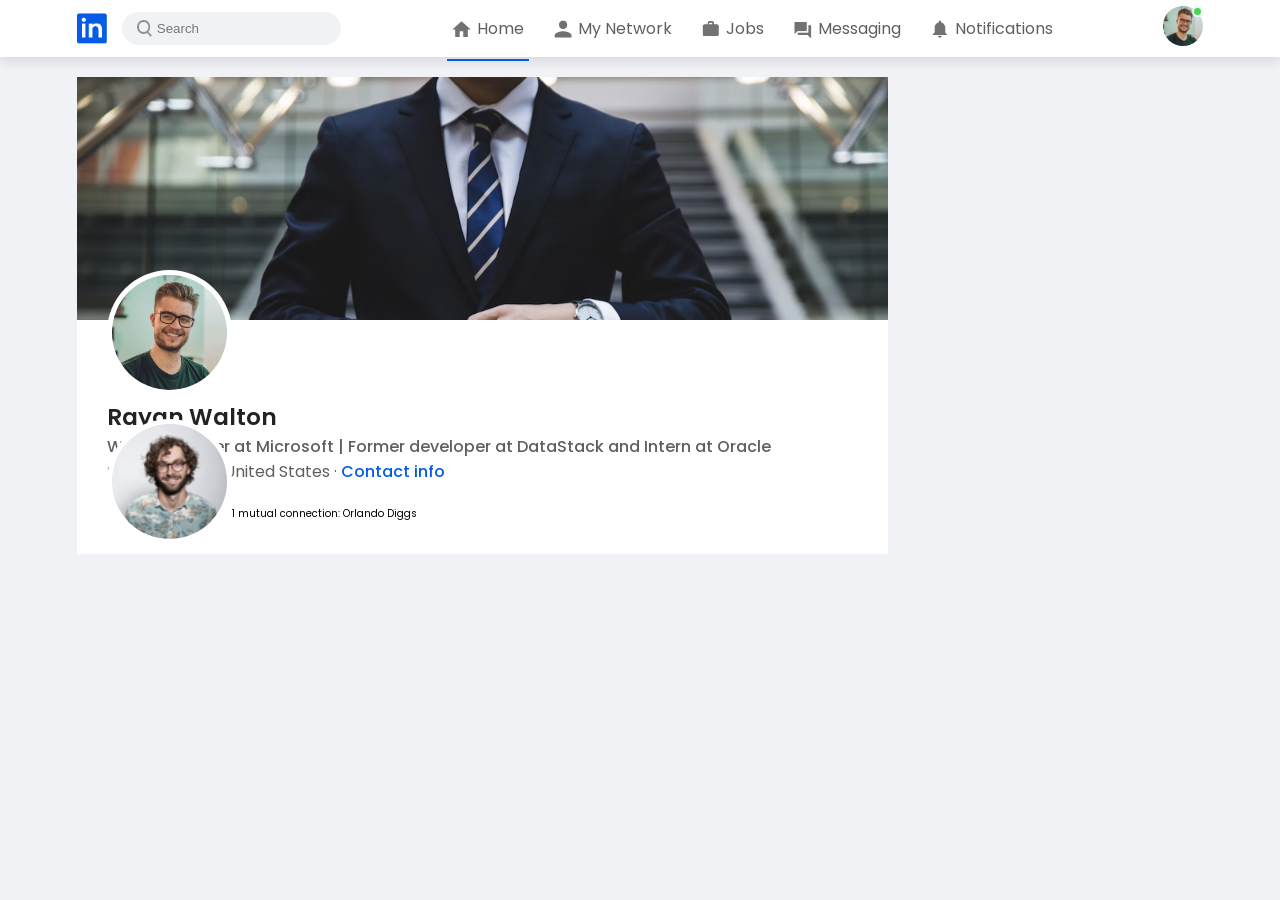
==== profile.html @ 977602c1 "fear: add the user details" ====
<!DOCTYPE html>
<html lang="en">
<head>
    <meta charset="UTF-8">
    <meta name="viewport" content="width=device-width, initial-scale=1.0">
    <title>Profile</title>

    <!-- ======== POPPINS FONT ========= -->
    <link rel="preconnect" href="https://fonts.googleapis.com">
    <link rel="preconnect" href="https://fonts.gstatic.com" crossorigin>
    <link href="https://fonts.googleapis.com/css2?family=Inter:ital,opsz,wght@0,14..32,100..900;1,14..32,100..900&family=Poppins:ital,wght@0,100;0,200;0,300;0,400;0,500;0,600;0,700;0,800;0,900;1,100;1,200;1,300;1,400;1,500;1,600;1,700;1,800;1,900&display=swap" rel="stylesheet">



    <!-- ======== OTHER LINKS ======== -->
    <link rel="stylesheet" href="style.css">
    <script src="script.js" defer></script>
</head>
<body>
    <div class="main-container">
        <header class="header">
            <nav class="navbar">
                <div class="navbar-left">
                    <a href="index.html" class="logo"><img src="images/logo.png"></a>

                    <div class="search-box">
                        <img src="images/search.png">
                        <input type="text" placeholder="Search">
                    </div>

                </div>
                <div class="navbar-center">
                    <ul>
                        <li><a href="#" class="active-link"><img src="images/home.png"> <span>Home</span></a></li>
                        <li><a href="#"><img src="images/network.png"> <span>My Network</span></a></li>
                        <li><a href="#"><img src="images/jobs.png"> <span>Jobs</span></a></li>
                        <li><a href="#"><img src="images/message.png"> <span>Messaging</span></a></li>
                        <li><a href="#"><img src="images/notification.png"> <span>Notifications</span></a></li>
                    </ul>
                    <span class="hover-line"></span>
                </div>
                <div class="navbar-right">
                    <div class="online" onclick="openMenu">
                        <img src="images/user-1.png" class="nav-profile-img">
                    </div>

                    <!-- ------------    PROFILE SETTINGS    ------------- -->
                    <div class="profile-settings">
                        <div class="user-profile">
                            <img src="images/user-1.png" alt="user png">
                            <div class="profile-details">
                                <h3>Rayan Walton</h3>
                                <a href="#">See your profile</a>
                            </div>
                        </div>
                        <hr>
                        <a href="#" class="profile-menu-dropdwon">
                            <img src="images/feedback.png" alt="feedback png">
                            Given Feedback
                            <span>></span>
                        </a>

                        <a href="#" class="profile-menu-dropdwon">
                            <img src="images/setting.png" alt="setting png">
                            Setting & Privacy
                            <span>></span>
                        </a>

                        <a href="#" class="profile-menu-dropdwon">
                            <img src="images/help.png" alt="help png">
                            Help & Support
                            <span>></span>
                        </a>

                        <a href="#" class="profile-menu-dropdwon">
                            <img src="images/display.png" alt="display png">
                            Display & Accessibility
                            <span>></span>
                        </a>

                        <a href="#" class="profile-menu-dropdwon">
                            <img src="images/logout.png" alt="logout png">
                            Logout
                            <span>></span>
                        </a>
                    </div>
                </div>
            </nav>
        </header>
        
        <main class="container">
            <!-- ------------------- main container ----------------- -->
            <div class="main-content">
                <div class="profile-details">
                    <img src="images/cover-pic.png" alt="cover png">
                    <div class="profile-top">
                        <img src="images/user-1.png" alt="user png">
                        <h2>Rayan Walton</h2>
                        <b>Web Developer at Microsoft | Former developer at DataStack and Intern at Oracle</b>
                        <p>San Francisco, United States &middot; <a href="#">Contact info</a></p>
                        <div class="mutual-detials">
                            <img src="images/user-2.png" alt="user png">
                            <span>1 mutual connection: Orlando Diggs</span>
                        </div>
                    </div>
                </div>
            </div>
            <!-- ------------------------ right sidebar ------------------ -->
            <div class="right-side-bar"></div>
        </main>
    </div>
</body>
</html>
---- style.css ----
* {
    padding: 0;
    margin: 0;
    box-sizing: border-box;
}

html {
    font-size: 62.5%;
}

:root {
    --background-color: #f0f2f5;
    --card-background: #fff;
    --primary-base: #045be6;
    --secondary-tints: #5f5f5f;
    --secondary-base: #777;
    --secondary-shade: #222;
    --tertiary-base: #41db51;

}

body {
    background: var(--background-color);
    font-family: 'Poppins', arial, sans-serif;
}
a {
    text-decoration: none;
}
header {
    position: sticky;
    top: 0;
    z-index: 100;
}

.navbar {
    display: flex;
    justify-content: space-between;
    align-items: center;
    background: var(--card-background);
    padding: 6px 6%;
    box-shadow: 0 5px 10px rgba(0, 0, 0, 0.1);
}
.logo img {
    width: 30px;
    margin-right: 15px;
    display: block;
}
.navbar-center ul li {
    display: inline-block;
    list-style: none;
}
.navbar-center ul li a {
    display: flex;
    align-items: center;
    font-size: 1.4rem;
    margin: 5px 8px;
    padding-right: 5px;
    position: relative;
}
.navbar-center ul li a img {
    width: 30px;
}
.navbar-center ul li a::after {
    content: '';
    height: 2px;
    width: 0;
    background: var(--primary-base);
    position: absolute;
    bottom: -17px;
    transition: width 0.5s;

}
.navbar-center ul li a:hover::after {
    width: 100%;
}
.navbar-center ul li a.active-link::after {
    width: 100%;
}
.nav-profile-img {
    width: 40px;
    border-radius: 50%;
}
.navbar-left {
    display: flex;
    align-items: center;
}
.search-box {
    display: flex;
    align-items: center;
    padding: 8px 15px;
    background: var(--background-color);
    border-radius: 20px;
}
.search-box img {
    width: 15px;
}
.search-box input {
    background: transparent;
    outline: none;
    border: 0;
    margin-left: 5px;
    color: var(--secondary-tints);
    width: 100%;
}
::placeholder {
    color: var(--secondary-base);
}
.navbar-center ul li a span {
    font-size: 1.6rem;
    color: var(--secondary-tints);
}
.navbar-right .online {
    position: relative;
}
.online::after {
    background: var(--tertiary-base);
    height: 7px;
    width: 7px;
    content: '';
    border-radius: 50%;
    border: 2px solid var(--background-color);
    position: absolute;
    top: 0;
    left: 29px;
}

/* =========== navbar ends ============ */

.container {
    display: flex;
    flex-wrap: wrap;
    justify-content: space-between;
    padding: 20px 6%;
}

/* ================ LEFT SIDEBAR =============== */
.left-sidebar {
    flex-basis: 25%;
    align-self: flex-start;
    position: sticky;
    top: 73px;
}
.profile-info {
    background: var(--card-background);
}
.profile-info img {
    width: 100%;
}
.sidebar-profile-info {
    padding: 0 25px;
}
.sidebar-profile-info img {
    width: 90px;
    margin-top: -45px;
    border-radius: 50%;
    padding: 4px;
    background: var(--card-background);
}
.sidebar-profile-info h3 {
    font-size: 1.8rem;
    font-weight: 600;
}
.sidebar-profile-info small {
    font-size: 1.3rem;
    color: var(--secondary-base);
    font-weight: 500;
    margin-top: 10px;
}
.sidebar-profile-info ul {
    list-style: none;
    margin-top: 15px;
}

.sidebar-profile-info ul li {
    font-size: 1.3rem;
    color: var(--secondary-base);
    margin-top: 8px;
}
.sidebar-profile-info ul li span {
    float: right;
    color: var(--primary-base);
    font-size: 1.4rem;
    font-weight: 500;
}
.features-list {
    display: flex;
    align-items: center;
    justify-content: space-around;
    border-top: 1px solid var(--secondary-base);
    margin-top: 25px;
}
.features-list .feature-dt {
    display: flex;
    align-items: center;
    justify-content: center;
    gap: 10px;
    padding: 10px 10px;
}
.features-list .feature-dt.special-one {
    border-left: 1px solid var(--secondary-base);
}
.features-list .feature-dt.special-one img {
    margin-left: 15px;
}
.features-list .feature-dt img {
    width: 20px;
    margin-right: 5px;
}
.features-list .feature-dt span {
    font-size: 1.3rem;
    color: var(--secondary-base);
}
.user-info {
    background: var(--card-background);
    margin-top: 10px;
}
.user-web-info  {
    padding: 0 25px;
}
.user-web-info span {
    font-size: 1.6rem;
    color: var(--secondary-base);
    padding: 25px 0 20px;
    display: block;
}
.user-web-info .details a {
    display: flex;
    align-items: center;
}

.user-web-info .details img {
    width: 23px;
    margin-right: 10px;
}

.user-web-info .details b {
    font-size: 1.3rem;
    color: var(--secondary-base);
    font-weight: 500;
}
.user-info .discover-tag {
    font-size: 1.3rem;
    color: var(--primary-base);
    text-align: center;
    display: block;
    margin-top: 20px;
    border-top: 1px solid var(--secondary-base);
    padding: 15px 0 15px ;
    font-weight: 500;
}


/* ============= Right sidebar ================= */

.right-sidebar {
    flex-basis: 25%;
    align-self: flex-start;
    position: sticky;
    top: 73px;
}

.detials-card {
    background: var(--card-background);
    padding: 5px 20px;
}
.detials-card .trendings-details {
    margin: 20px 0;
    font-size: 1.7rem;
    color: var(--secondary-shade);
    font-weight: 600;
    display: flex;
    align-items: center;
}
.detials-card .trendings-details img {
    width: 15px;
    margin-left: auto;
}
.detials-card a {
    display: block;
    font-size: 1.3rem;
    color: var(--secondary-tints);
    font-weight: 600;
    margin-bottom: 3px;
}
.detials-card span {
    display: block;
    font-size: 1.2rem;
    color: var(--secondary-base);
    margin-bottom: 8px;
}
.detials-card .read-more {
    padding: 10px 0;
    color: var(--primary-base);
    font-weight: 500ss;
}

.sidebar-ads {
    background: var(--card-background);
    padding: 10px 20px;
    margin-top: 10px;
}
.sidebar-ads small {
    float: right;
    font-weight: 500;
    color: var(--secondary-shade);
}
.sidebar-ads p {
    margin-top: 15px;
    font-size: 1.7rem;
    padding: 10px 20px;
    text-align: center;
    margin-top: 20px;
    color: var(--secondary-base);
}
.sidebar-ads .images {
    display: flex;
    justify-content: center;
    align-items: center;
    gap: 10px;
    margin-bottom: 10px;
}
.sidebar-ads .images img {
    width: 65px;
    border-radius: 50%;
}
.sidebar-ads h3 {
    text-align: center;
    font-size: 1.6rem;
    color: var(--secondary-tints);
    font-weight: 500;
}
.sidebar-ads .learn-more-btn {
    display: block;
    
    border: 1px solid var(--primary-base);
    padding: 8px 2px;
    border-radius: 20px;
    color: var(--primary-base);
    font-size: 1.2rem;
    font-weight: 500;
    text-align: center;
    margin: 10px 45px 10px 45px;
}

.footer {
    margin-top: 20px;
    padding: 10px 50px;
    font-size: 1.4rem;
    text-align: center;
}
.footer a {
    color: var(--secondary-base);
    font-weight: 600;
    display: inline-block;
}
.footer .copy-right {
    margin-top: 20px;
    display: flex;
    justify-content: space-between;
    align-items: center;
}
.footer .copy-right img {
    width: 30px;
    height: 30px;
}
.footer .copy-right p {
    color: var(--secondary-base);
    font-size: 1.4rem;
}

/* ============ main content ========== */

.main-content {
    flex-basis: 47%;
}
.post-card {
    background: var(--card-background);
}
.post-card .post-card-text {
    display: flex;
    padding: 15px 20px;
}
.post-card .post-card-text img {
    width: 35px;
    border-radius: 50%;
    margin-right: 10px;
}
.post-card .post-card-text textarea {
    width: 100%;
    outline: none;
    background: transparent;
    border: none;
    resize: none;
}
::placeholder {
    color: var(--secondary-base);
}
.post-card .post-icons ul {
    list-style: none;
    display: flex;
    align-items: center;
    border-top: 1px solid var(--secondary-base);
}
.post-card .post-icons ul li {
    display: flex;
    align-items: center;
    justify-content: center;
    padding: 10px 0;
    color: var(--secondary-base);
    font-size: 1.3rem;
    border-right: 1px solid var(--secondary-base);
    flex-basis: 25%;
}
.post-card .post-icons ul li img {
    width: 15px;
    margin-right: 5px;
}
.post-card .post-icons ul li.post-btn {
    border-right: 0;
    background: var(--primary-base);
    color: var(--background-color);
}
.sort-container {
    display: flex;
    align-items: center;
    margin-top: 15px;
}
.sort-container hr {
    border: 1px solid #5f5f5f;
    width: 85%;
}

.main-content p {
    font-size: 1.3rem;
    margin-left: 5px;
    color: #222;
    margin-left: 5px;
} 
.main-content p span {
    font-weight: 600;
} 
.main-content p span img {
    width: 10px;
}

.social-post-card {
    background: var(--card-background);
    padding: 15px 25px 0;
    margin-top: 15px;
}
.social-post-card .user-social-prof {
    display: flex;
    align-items: start;
}
.social-post-card .user-social-prof img {
    width: 35px;
    border-radius: 50%;
    margin-right: 10px;
}
.social-post-card .user-social-prof h3 {
    font-size: 1.6rem;
    font-weight: 700;
    color: var(--secondary-shade);
}
.social-post-card .user-social-prof p {
    color: var(--secondary-tints);
    font-size: 1.4rem;
    margin-left: 0;
}
.social-post-card .post-details {
    margin-top: 15px;
    color: var(--secondary-base);
    font-size: 1.4rem;
}
.social-post-card .post-image img {
    margin-top: 8px;
    width: 100%;
}
.comment-contianer {
    display: flex;
    align-items: center;
    justify-content: space-between;
}
.comment-contianer .left-comment {
    display: flex;
    align-items: center;
    justify-content: space-between;
    gap: 5px;
}
.comment-contianer .left-comment .left-icons {
    display: flex;
    align-items: center;
}
.comment-contianer .left-comment .left-icons img {
    width: 15px;
    margin: 0;
    margin-left: -5px;
}
.comment-contianer .left-comment div span {
    font-size: 1.6rem;
    color: var(--secondary-tints);
}
.comment-contianer .right-comment span {
    font-size: 1.6rem;
    color: var(--secondary-tints);
}
.post-image .comment-details ul {
    list-style: none;
    display: flex;
    align-items: center;
    justify-content: space-between;
    padding: 15px 0 ;
    border-top: 1px solid var(--secondary-base);
    margin-top: 10px;
}
.post-image .comment-details ul li {
    display: flex;
    align-items: center;
    font-size: 1.6rem;
    color: var(--secondary-base);
    font-weight: 500;
}
.post-image .comment-details ul li img {
    width: 20px;
    margin: 0;
    margin-right: 5px;
}
.post-image .comment-details ul li .user-comment-pic {
    width: 30px;
    border-radius: 50%;
}
.post-image .comment-details ul li .down-arrow {
    width: 15px;
}


/* ------------- profile settings ------------------- */


.profile-settings {
    width: 300px;
    background: var(--secondary-shade);
    position: absolute;
    top: 62px;
    right: 88px;
    padding: 18px 18px;
    cursor: pointer;
    display: none;
}
.profile-settings .user-profile {
    display: flex;
    align-items: center;
    gap: 15px;
}
.profile-settings .user-profile img {
    width: 55px;
    border-radius: 50%;
}
.profile-settings .user-profile .profile-details h3 {
    font-size: 1.9rem;
    color: var(--card-background);
    font-weight: 500;
}
.profile-settings .user-profile .profile-details a {
    color: #839fcd;
    font-size: 1.3rem;
}
.profile-settings hr {
    width: 100%;
    margin-top: 15px;
    border: 1px solid var(--card-background);
    padding: 0;
}
.profile-settings .profile-menu-dropdwon {
    display: flex;
    align-items: center;
    font-size: 1.6rem;
    color: var(--card-background);
    margin: 10px 0;
}
.profile-settings .profile-menu-dropdwon img {
    width: 35px;
    margin-right: 15px;
}
.profile-settings .profile-menu-dropdwon span {
    margin-left: auto;
}
.profile-settings.open-menu {
    display: block;
}


/* -------------- profile page ------------- */
.main-content {
    flex-basis: 72%;
    flex-wrap: wrap;
}
.profile-details {
    background: var(--card-background);
}
.profile-details img {
    width: 100%;
}
.profile-details .profile-top {
    padding: 10px 30px;
}
.profile-details .profile-top img {
    width: 125px;
    border-radius: 50%;
    margin-top: -65px;
    padding: 5px;
    background: var(--card-background);
}
.profile-details .profile-top h2 {
    font-size: 2.3rem;
    color: var(--secondary-shade);
    font-weight: 600;
}
.profile-details .profile-top b {
    font-size: 1.6rem;
    color: var(--secondary-tints);
    font-weight: 500;
}
.profile-details .profile-top p {
    font-size: 1.6rem;
    color: var(--secondary-tints);
    margin: 0;
}
.profile-details .profile-top p a {
    font-size: 1.6rem;
    color: var(--primary-base);
    font-weight: 500;
}
.profile-top .mutual-detials {
    display: flex;
    align-items: center;
}
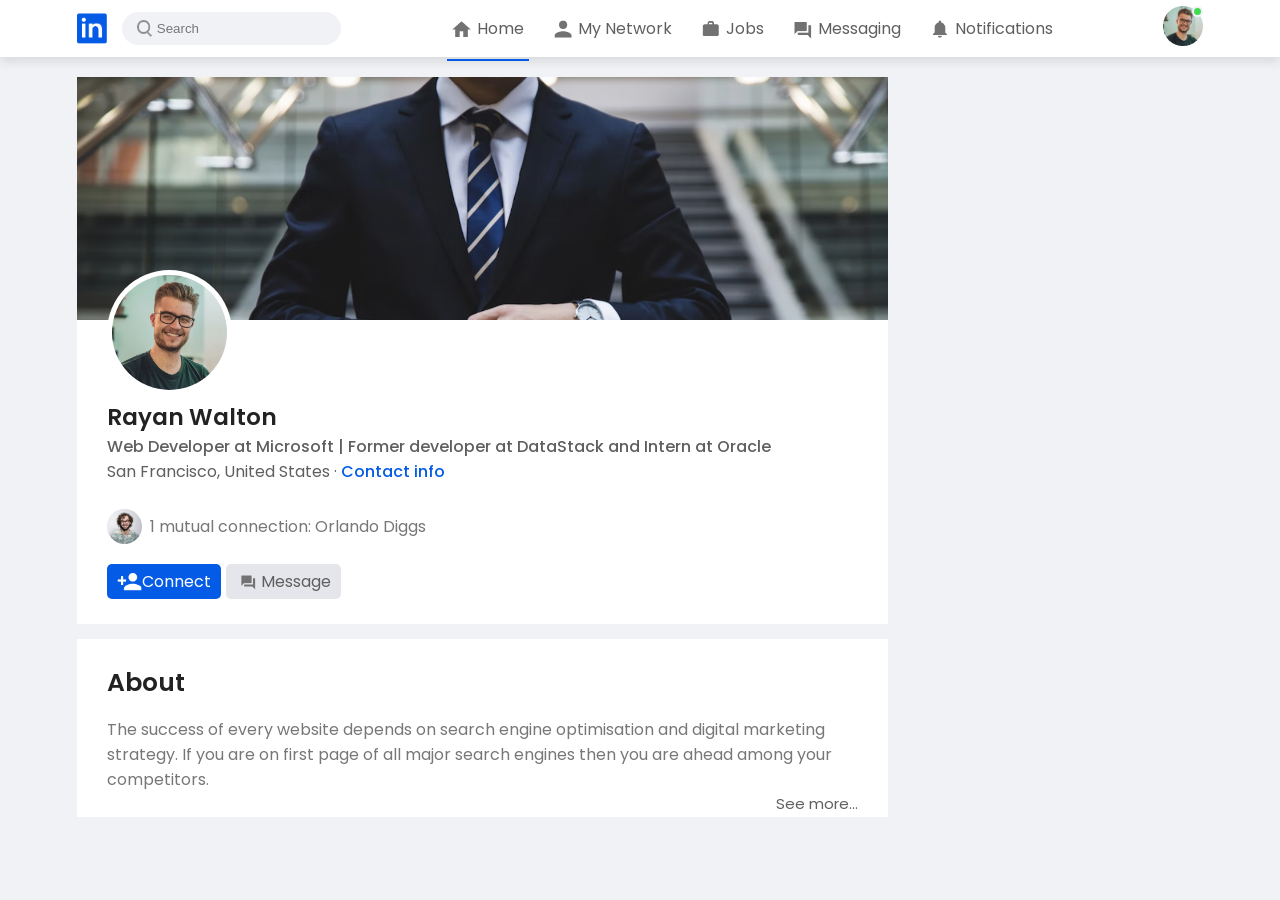
==== commit 267249a3: "fear: Adding the about card of the profile card" ====
--- a/profile.html
+++ b/profile.html
@@ -98,11 +98,24 @@
                         <h2>Rayan Walton</h2>
                         <b>Web Developer at Microsoft | Former developer at DataStack and Intern at Oracle</b>
                         <p>San Francisco, United States &middot; <a href="#">Contact info</a></p>
-                        <div class="mutual-detials">
-                            <img src="images/user-2.png" alt="user png">
-                            <span>1 mutual connection: Orlando Diggs</span>
-                        </div>
                     </div>
+                    <div class="mutual-detials">
+                        <img src="images/user-2.png" alt="user png">
+                        <span>1 mutual connection: Orlando Diggs</span>
+                    </div>
+                    <div class="bottom-btns">
+                        <a href="#" class="btn primary-btn"><img src="images/connect.png" alt="connect png">Connect</a>
+                        <a href="#" class="btn secondary-btn"><img src="images/message.png" alt="message png">Message</a>
+                    </div>
+                </div>
+
+                <div class="about-container">
+                    <h3>About</h3>
+                    <p>
+                        The success of every website depends on search engine optimisation and digital marketing strategy. 
+                        If you are on first page of all major search engines then you are ahead among your competitors.
+                    </p>
+                    <span>See more...</span>
                 </div>
             </div>
             <!-- ------------------------ right sidebar ------------------ -->
--- a/style.css
+++ b/style.css
@@ -631,7 +631,68 @@
     color: var(--primary-base);
     font-weight: 500;
 }
-.profile-top .mutual-detials {
-    display: flex;
-    align-items: center;
+.profile-details .mutual-detials {
+    display: flex;
+    align-items: center;
+    margin-top: 5px;
+    padding: 10px 30px;
+}
+.profile-details .mutual-detials img {
+    width: 35px;
+    border-radius: 50%;
+    margin-right: 8px;
+}
+.profile-details .mutual-detials span {
+    font-size: 1.6rem;
+    color: var(--secondary-base);
+}
+.profile-details .bottom-btns {
+    display: flex;
+    align-items: center;
+    padding: 10px 30px;
+}
+.profile-details .bottom-btns a img {
+    width: 25px;
+}
+.profile-details .bottom-btns .btn {
+    font-size: 1.6rem;
+    padding: 5px 10px;
+    display: flex;
+    align-items: center;
+    color: #5f5f5f;
+    border-radius: 5px;
+    border: 0;
+}
+.profile-details .bottom-btns .btn.primary-btn {
+    color: var(--card-background);
+    background: var(--primary-base);
+    margin-right: 5px;
+}
+.profile-details .bottom-btns .btn.secondary-btn {
+    background: #e4e6eb;
+}
+.profile-details {
+    padding-bottom: 15px;
+    margin-bottom: 15px;
+}
+
+.main-content .about-container {
+    background: var(--card-background);
+    padding: 25px 30px;
+}
+.main-content .about-container h3 {
+    font-size: 2.5rem;
+    color: var(--secondary-shade);
+    font-weight: 600;
+    margin-bottom: 15px;
+}
+.main-content .about-container p {
+    margin: 0;
+    font-size: 1.6rem;
+    color: var(--secondary-base);
+}
+.main-content .about-container span {
+    font-size: 1.5rem;
+    color: var(--secondary-tints);
+    float: right;
 }
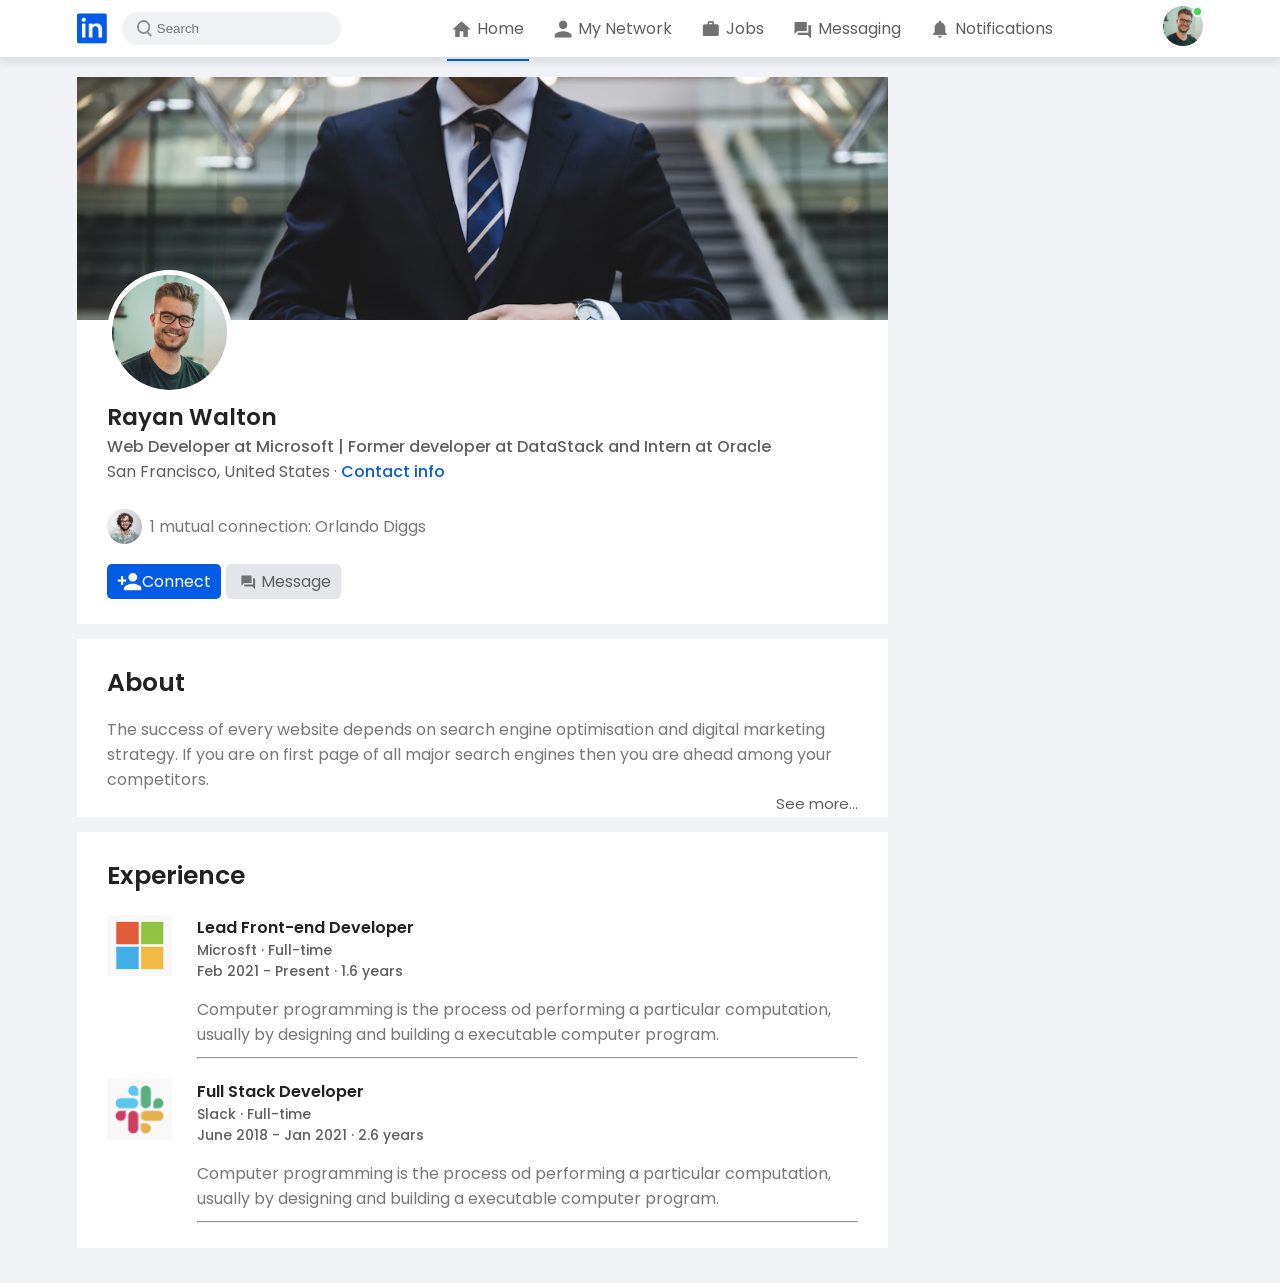
==== commit b5cd43b0: "fear: Adding the experience card of the profile card which will display all the user experience deta" ====
--- a/profile.html
+++ b/profile.html
@@ -109,13 +109,44 @@
                     </div>
                 </div>
 
-                <div class="about-container">
+                <div class="card-container">
                     <h3>About</h3>
                     <p>
                         The success of every website depends on search engine optimisation and digital marketing strategy. 
                         If you are on first page of all major search engines then you are ahead among your competitors.
                     </p>
                     <span>See more...</span>
+                </div>
+
+                <div class="card-container">
+                    <h3>Experience</h3>
+                    <div class="details">
+                        <img src="images/microsoft.png" alt="microsoft png">
+                        <div>
+                            <b>Lead Front-end Developer</b>
+                            <small>Microsft &middot; Full-time</small>
+                            <small>Feb 2021 - Present &middot; 1.6 years</small>
+                            <p>
+                                Computer programming is the process od performing a particular computation, 
+                                usually by designing and building a executable computer program.
+                            </p>
+                            <hr>
+                        </div>
+                    </div>
+
+                    <div class="details">
+                        <img src="images/slack.png" alt="slack png">
+                        <div>
+                            <b>Full Stack Developer</b>
+                            <small>Slack &middot; Full-time</small>
+                            <small>June 2018 - Jan 2021 &middot; 2.6 years</small>
+                            <p>
+                                Computer programming is the process od performing a particular computation, 
+                                usually by designing and building a executable computer program.
+                            </p>
+                            <hr>
+                        </div>
+                    </div>
                 </div>
             </div>
             <!-- ------------------------ right sidebar ------------------ -->
--- a/style.css
+++ b/style.css
@@ -673,26 +673,55 @@
 }
 .profile-details {
     padding-bottom: 15px;
-    margin-bottom: 15px;
-}
-
-.main-content .about-container {
+    
+}
+
+.main-content .card-container {
     background: var(--card-background);
     padding: 25px 30px;
-}
-.main-content .about-container h3 {
+    margin: 15px 0;
+}
+.main-content .card-container h3 {
     font-size: 2.5rem;
     color: var(--secondary-shade);
     font-weight: 600;
     margin-bottom: 15px;
 }
-.main-content .about-container p {
+.main-content .card-container p {
     margin: 0;
     font-size: 1.6rem;
     color: var(--secondary-base);
 }
-.main-content .about-container span {
+.main-content .card-container span {
     font-size: 1.5rem;
     color: var(--secondary-tints);
     float: right;
+}
+
+.card-container .details {
+    display: flex;
+    align-items: flex-start;
+    gap: 25px;
+    margin-top: 20px;
+}
+.card-container .details b {
+    font-size: 1.6rem;
+    font-weight: 600;
+    color: var(--secondary-shade);
+}
+.card-container .details small {
+    font-size: 1.4rem;
+    color: var(--secondary-tints);
+    display: block;
+    font-weight: 500;
+}
+.card-container .details p {
+    margin-top: 15px;
+    color: var(--secondary-base);
+    font-size: 1.6rem;
+}
+.card-container .details hr {
+    color: var(--secondary-base);
+    width: 100%;
+    margin-top: 10px;
 }
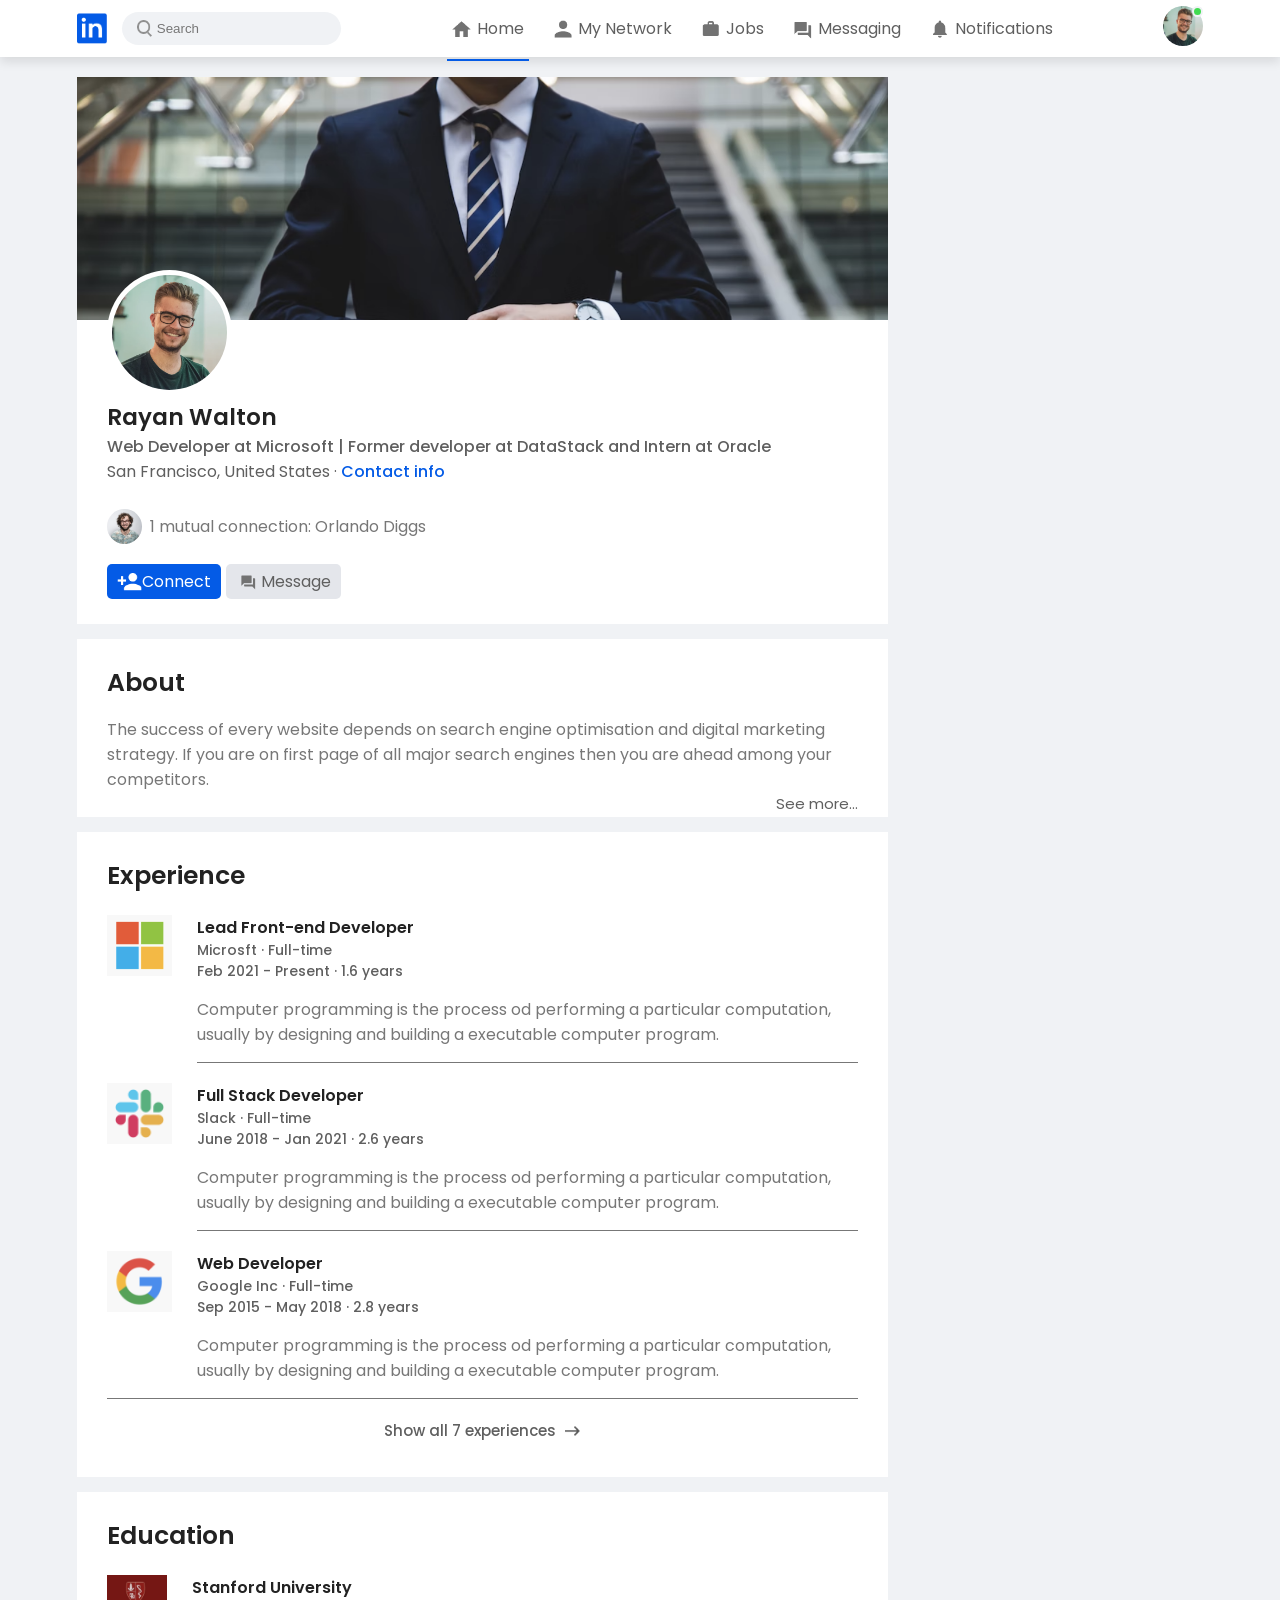
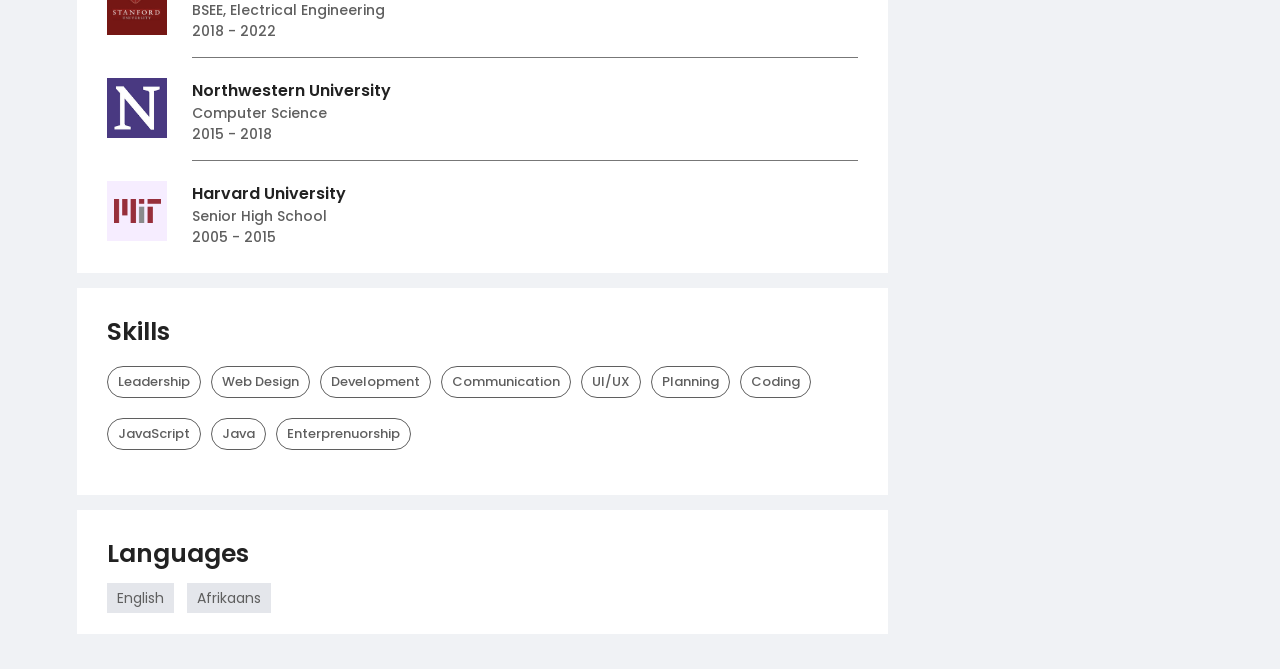
==== commit 3a268085: "fear: Added the language card" ====
--- a/profile.html
+++ b/profile.html
@@ -147,7 +147,79 @@
                             <hr>
                         </div>
                     </div>
-                </div>
+
+                    <div class="details">
+                        <img src="images/google.png" alt="google png">
+                        <div>
+                            <b>Web Developer</b>
+                            <small>Google Inc &middot; Full-time</small>
+                            <small>Sep 2015 - May 2018 &middot; 2.8 years</small>
+                            <p>
+                                Computer programming is the process od performing a particular computation, 
+                                usually by designing and building a executable computer program.
+                            </p>
+                        </div>
+                    </div>
+                    <hr>
+                    <a href="#" class="experience-link">Show all 7 experiences <img src="images/right-arrow.png" alt="right arrow"></a>
+                </div>
+
+
+
+                <div class="card-container">
+                    <h3>Education</h3>
+                    <div class="details">
+                        <img src="images/stanford.png" alt="stanford png">
+                        <div>
+                            <b>Stanford University</b>
+                            <small>BSEE, Electrical Engineering</small>
+                            <small>2018 - 2022</small>
+                            <hr>
+                        </div>
+                    </div>
+                    <div class="details">
+                        <img src="images/north.png" alt="north png">
+                        <div>
+                            <b>Northwestern University</b>
+                            <small>Computer Science</small>
+                            <small>2015 - 2018</small>
+                            <hr>
+                        </div>
+                    </div>
+                    <div class="details">
+                        <img src="images/mit.png" alt="mit png">
+                        <div>
+                            <b>Harvard University</b>
+                            <small>Senior High School</small>
+                            <small>2005 - 2015</small>
+                        </div>
+                    </div>
+                </div>
+
+                <div class="card-container">
+                    <h3>Skills</h3>
+                    <ul>
+                        <li><a href="#">Leadership</a></li>
+                        <li><a href="#">Web Design</a></li>
+                        <li><a href="#">Development</a></li>
+                        <li><a href="#">Communication</a></li>
+                        <li><a href="#">UI/UX</a></li>
+                        <li><a href="#">Planning</a></li>
+                        <li><a href="#">Coding</a></li>
+                        <li><a href="#">JavaScript</a></li>
+                        <li><a href="#">Java</a></li>
+                        <li><a href="#">Enterprenuorship</a></li>
+                    </ul>
+                </div>
+
+                <div class="card-container">
+                    <h3>Languages</h3>
+
+                    <a href="#" class="btn">English</a>
+                    <a href="#" class="btn">Afrikaans</a>
+                </div>
+
+
             </div>
             <!-- ------------------------ right sidebar ------------------ -->
             <div class="right-side-bar"></div>
--- a/style.css
+++ b/style.css
@@ -704,6 +704,9 @@
     gap: 25px;
     margin-top: 20px;
 }
+.card-container .details div {
+    flex-basis: 100%;
+}
 .card-container .details b {
     font-size: 1.6rem;
     font-weight: 600;
@@ -720,8 +723,47 @@
     color: var(--secondary-base);
     font-size: 1.6rem;
 }
-.card-container .details hr {
-    color: var(--secondary-base);
-    width: 100%;
-    margin-top: 10px;
+.card-container .details hr, .card-container hr {
+    border: 0;
+    border-bottom: 1px solid var(--secondary-base);
+    margin-top: 15px;
+}
+.card-container .experience-link img {
+    width: 15px;
+    margin-left: 5px;
+}
+.card-container .experience-link {
+    color: var(--secondary-tints);
+    font-size: 1.5rem;
+    text-align: center;
+    display: block;
+    font-weight: 500;
+    padding: 20px 0 10px;
+}
+
+.card-container ul {
+    list-style: none;
+    display: flex;
+    align-items: flex-start;
+    flex-wrap: wrap;
+}
+.card-container ul li {
+    padding: 5px 10px;
+    border: 1px solid var(--secondary-tints);
+    border-radius: 20px;
+    margin-right: 10px;
+    margin-bottom: 20px;
+}
+.card-container ul li a {
+    color: var(--secondary-tints);
+    font-size: 1.3rem;
+    font-weight: 500;
+}
+
+.card-container a.btn {
+    background: #e4e6eb;
+    color: var(--secondary-tints);
+    padding: 5px 10px;
+    margin-right: 10px;
+    font-size: 1.4rem;
 }
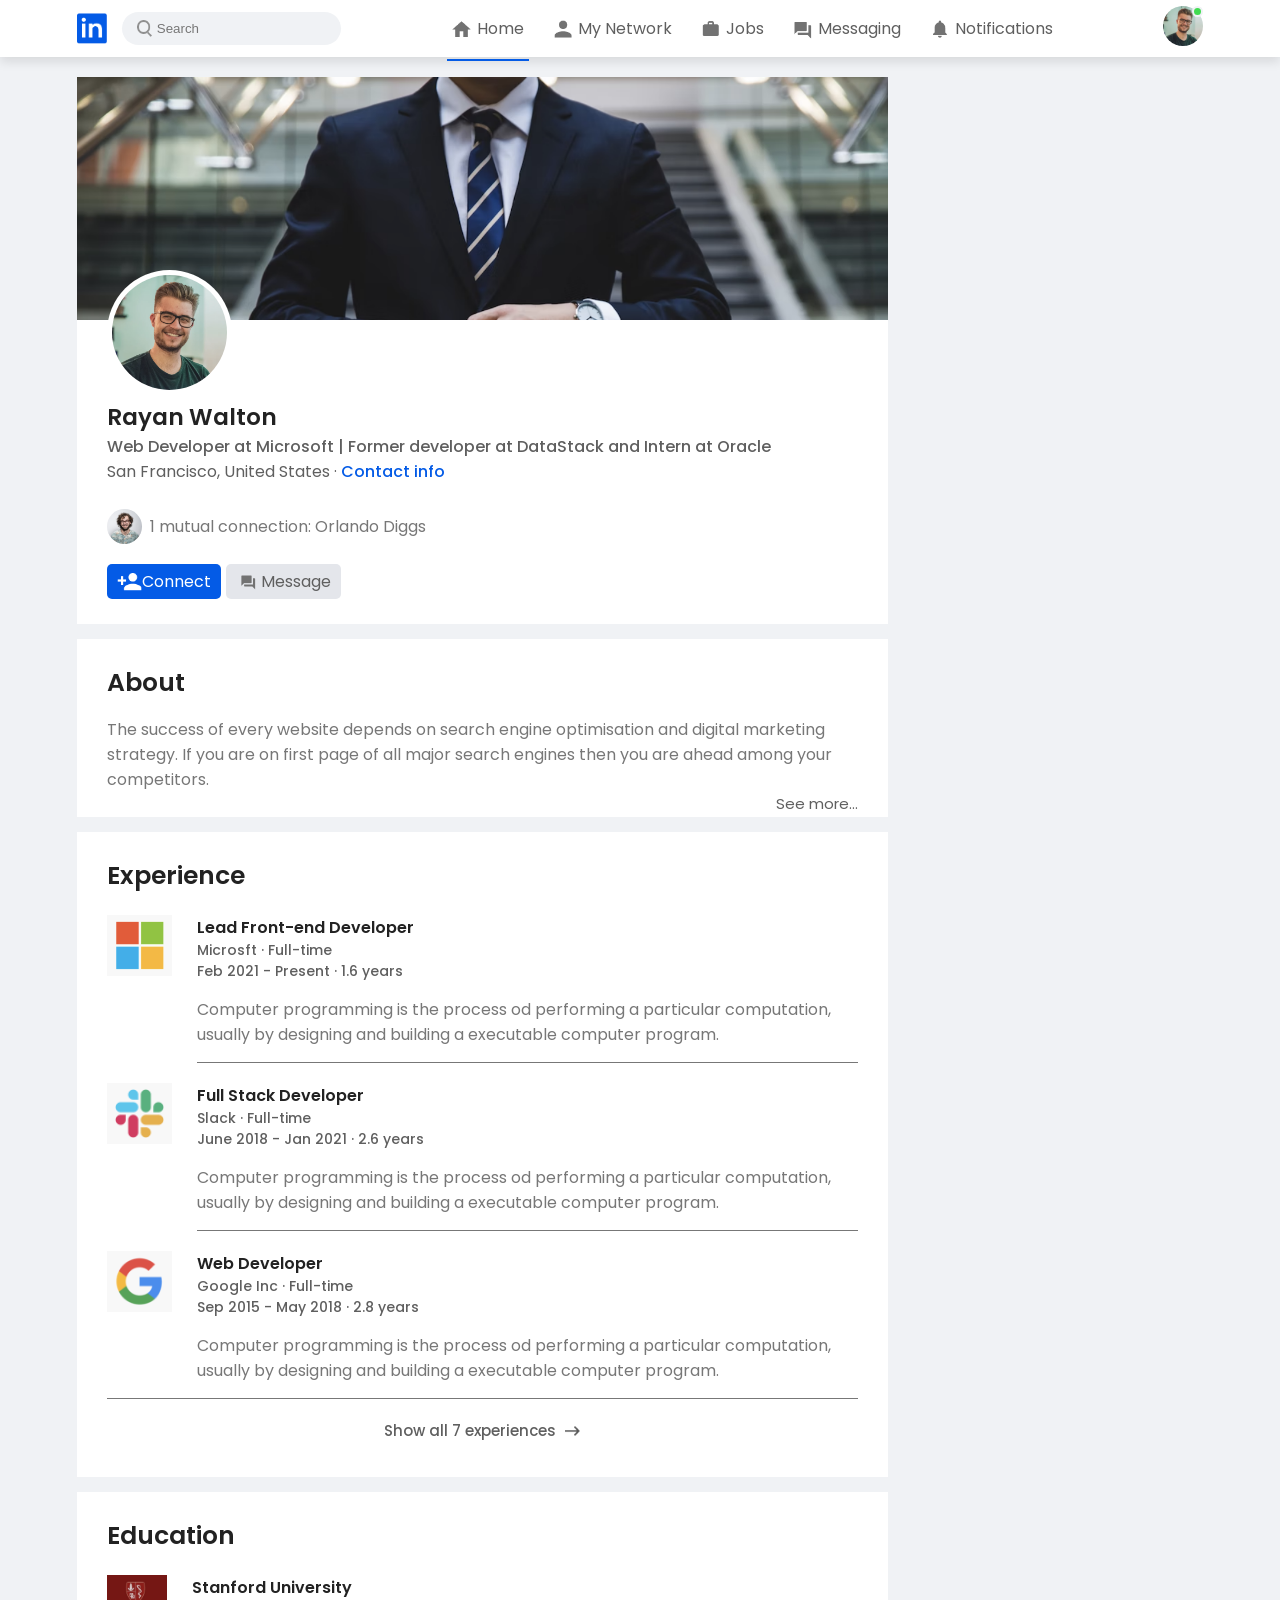
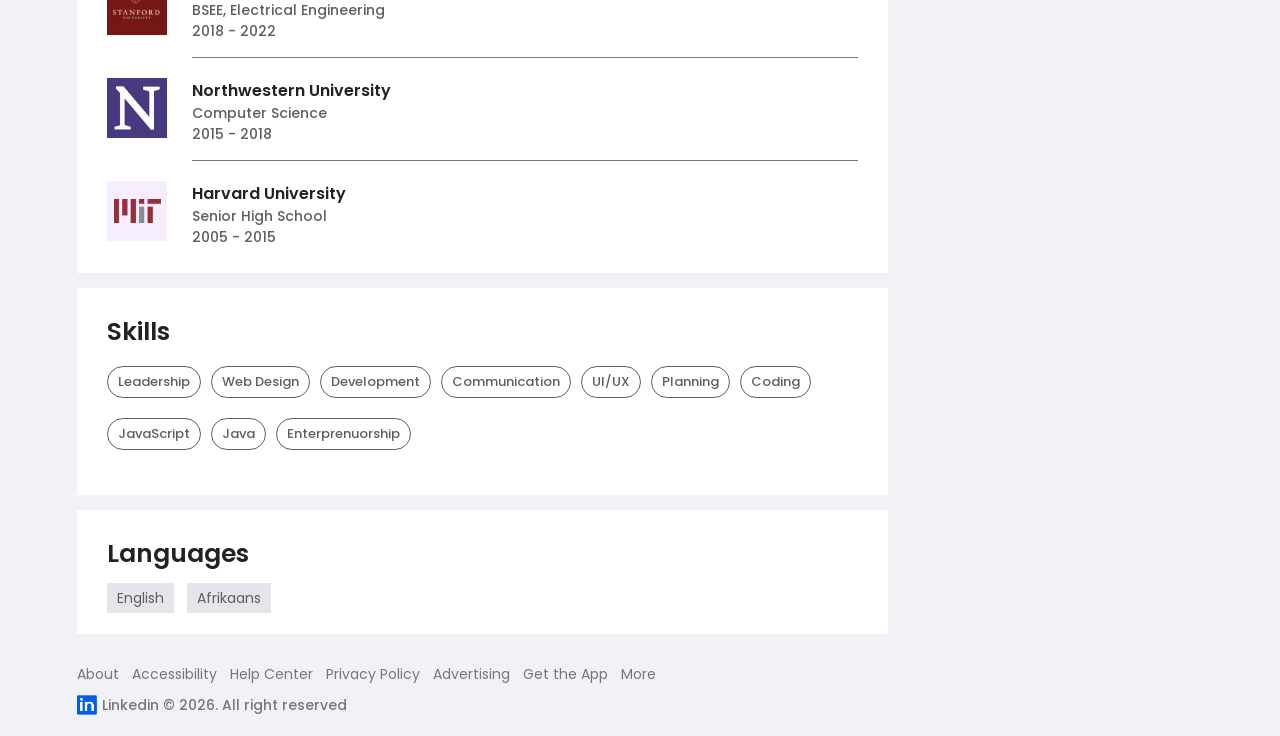
==== commit f485bba5: "fear(ui): Add footer section in left sidebar" ====
--- a/profile.html
+++ b/profile.html
@@ -90,8 +90,8 @@
         
         <main class="container">
             <!-- ------------------- main container ----------------- -->
-            <div class="main-content">
-                <div class="profile-details">
+            <div class="main-content-container">
+                <div class="profile-dls">
                     <img src="images/cover-pic.png" alt="cover png">
                     <div class="profile-top">
                         <img src="images/user-1.png" alt="user png">
@@ -219,6 +219,21 @@
                     <a href="#" class="btn">Afrikaans</a>
                 </div>
 
+                <div class="side-bar-links">
+                    <a href="#">About</a>
+                    <a href="#">Accessibility</a>
+                    <a href="#">Help Center</a>
+                    <a href="#">Privacy Policy</a>
+                    <a href="#">Advertising</a>
+                    <a href="#">Get the App</a>
+                    <a href="#">More</a>
+
+                    <div class="copy-right-reserved">
+                        <img src="images/logo.png" alt="logo png">
+                        <p>Linkedin © 2026. All right reserved</p>
+                    </div>
+                </div>
+
 
             </div>
             <!-- ------------------------ right sidebar ------------------ -->
--- a/style.css
+++ b/style.css
@@ -551,6 +551,7 @@
     display: flex;
     align-items: center;
     gap: 15px;
+    background: var(--secondary-shade);
 }
 .profile-settings .user-profile img {
     width: 55px;
@@ -591,70 +592,70 @@
 
 
 /* -------------- profile page ------------- */
-.main-content {
+.main-content-container {
     flex-basis: 72%;
     flex-wrap: wrap;
 }
-.profile-details {
-    background: var(--card-background);
-}
-.profile-details img {
+.profile-dls {
+    background: var(--card-background);
+}
+.profile-dls img {
     width: 100%;
 }
-.profile-details .profile-top {
+.profile-dls .profile-top {
     padding: 10px 30px;
 }
-.profile-details .profile-top img {
+.profile-dls .profile-top img {
     width: 125px;
     border-radius: 50%;
     margin-top: -65px;
     padding: 5px;
     background: var(--card-background);
 }
-.profile-details .profile-top h2 {
+.profile-dls .profile-top h2 {
     font-size: 2.3rem;
     color: var(--secondary-shade);
     font-weight: 600;
 }
-.profile-details .profile-top b {
-    font-size: 1.6rem;
-    color: var(--secondary-tints);
-    font-weight: 500;
-}
-.profile-details .profile-top p {
+.profile-dls .profile-top b {
+    font-size: 1.6rem;
+    color: var(--secondary-tints);
+    font-weight: 500;
+}
+.profile-dls .profile-top p {
     font-size: 1.6rem;
     color: var(--secondary-tints);
     margin: 0;
 }
-.profile-details .profile-top p a {
+.profile-dls .profile-top p a {
     font-size: 1.6rem;
     color: var(--primary-base);
     font-weight: 500;
 }
-.profile-details .mutual-detials {
+.profile-dls .mutual-detials {
     display: flex;
     align-items: center;
     margin-top: 5px;
     padding: 10px 30px;
 }
-.profile-details .mutual-detials img {
+.profile-dls .mutual-detials img {
     width: 35px;
     border-radius: 50%;
     margin-right: 8px;
 }
-.profile-details .mutual-detials span {
-    font-size: 1.6rem;
-    color: var(--secondary-base);
-}
-.profile-details .bottom-btns {
+.profile-dls .mutual-detials span {
+    font-size: 1.6rem;
+    color: var(--secondary-base);
+}
+.profile-dls .bottom-btns {
     display: flex;
     align-items: center;
     padding: 10px 30px;
 }
-.profile-details .bottom-btns a img {
+.profile-dls .bottom-btns a img {
     width: 25px;
 }
-.profile-details .bottom-btns .btn {
+.profile-dls .bottom-btns .btn {
     font-size: 1.6rem;
     padding: 5px 10px;
     display: flex;
@@ -663,36 +664,36 @@
     border-radius: 5px;
     border: 0;
 }
-.profile-details .bottom-btns .btn.primary-btn {
+.profile-dls .bottom-btns .btn.primary-btn {
     color: var(--card-background);
     background: var(--primary-base);
     margin-right: 5px;
 }
-.profile-details .bottom-btns .btn.secondary-btn {
+.profile-dls .bottom-btns .btn.secondary-btn {
     background: #e4e6eb;
 }
-.profile-details {
+.profile-dls {
     padding-bottom: 15px;
     
 }
 
-.main-content .card-container {
+.main-content-container .card-container {
     background: var(--card-background);
     padding: 25px 30px;
     margin: 15px 0;
 }
-.main-content .card-container h3 {
+.main-content-container .card-container h3 {
     font-size: 2.5rem;
     color: var(--secondary-shade);
     font-weight: 600;
     margin-bottom: 15px;
 }
-.main-content .card-container p {
+.main-content-container .card-container p {
     margin: 0;
     font-size: 1.6rem;
     color: var(--secondary-base);
 }
-.main-content .card-container span {
+.main-content-container .card-container span {
     font-size: 1.5rem;
     color: var(--secondary-tints);
     float: right;
@@ -766,4 +767,26 @@
     padding: 5px 10px;
     margin-right: 10px;
     font-size: 1.4rem;
+}
+.side-bar-links {
+    margin-top: 30px;
+}
+.side-bar-links a {
+    font-size: 1.4rem;
+    color: var(--secondary-base);
+    margin-right: 10px;
+}
+.side-bar-links .copy-right-reserved img {
+    width: 20px;
+    margin-right: 5px;
+}
+.side-bar-links .copy-right-reserved {
+    display: flex;
+    align-items: center;
+    margin-top: 10px;
+}
+.side-bar-links .copy-right-reserved p {
+    font-size: 1.4rem;
+    color: var(--secondary-base);
+    font-weight: 500;
 }
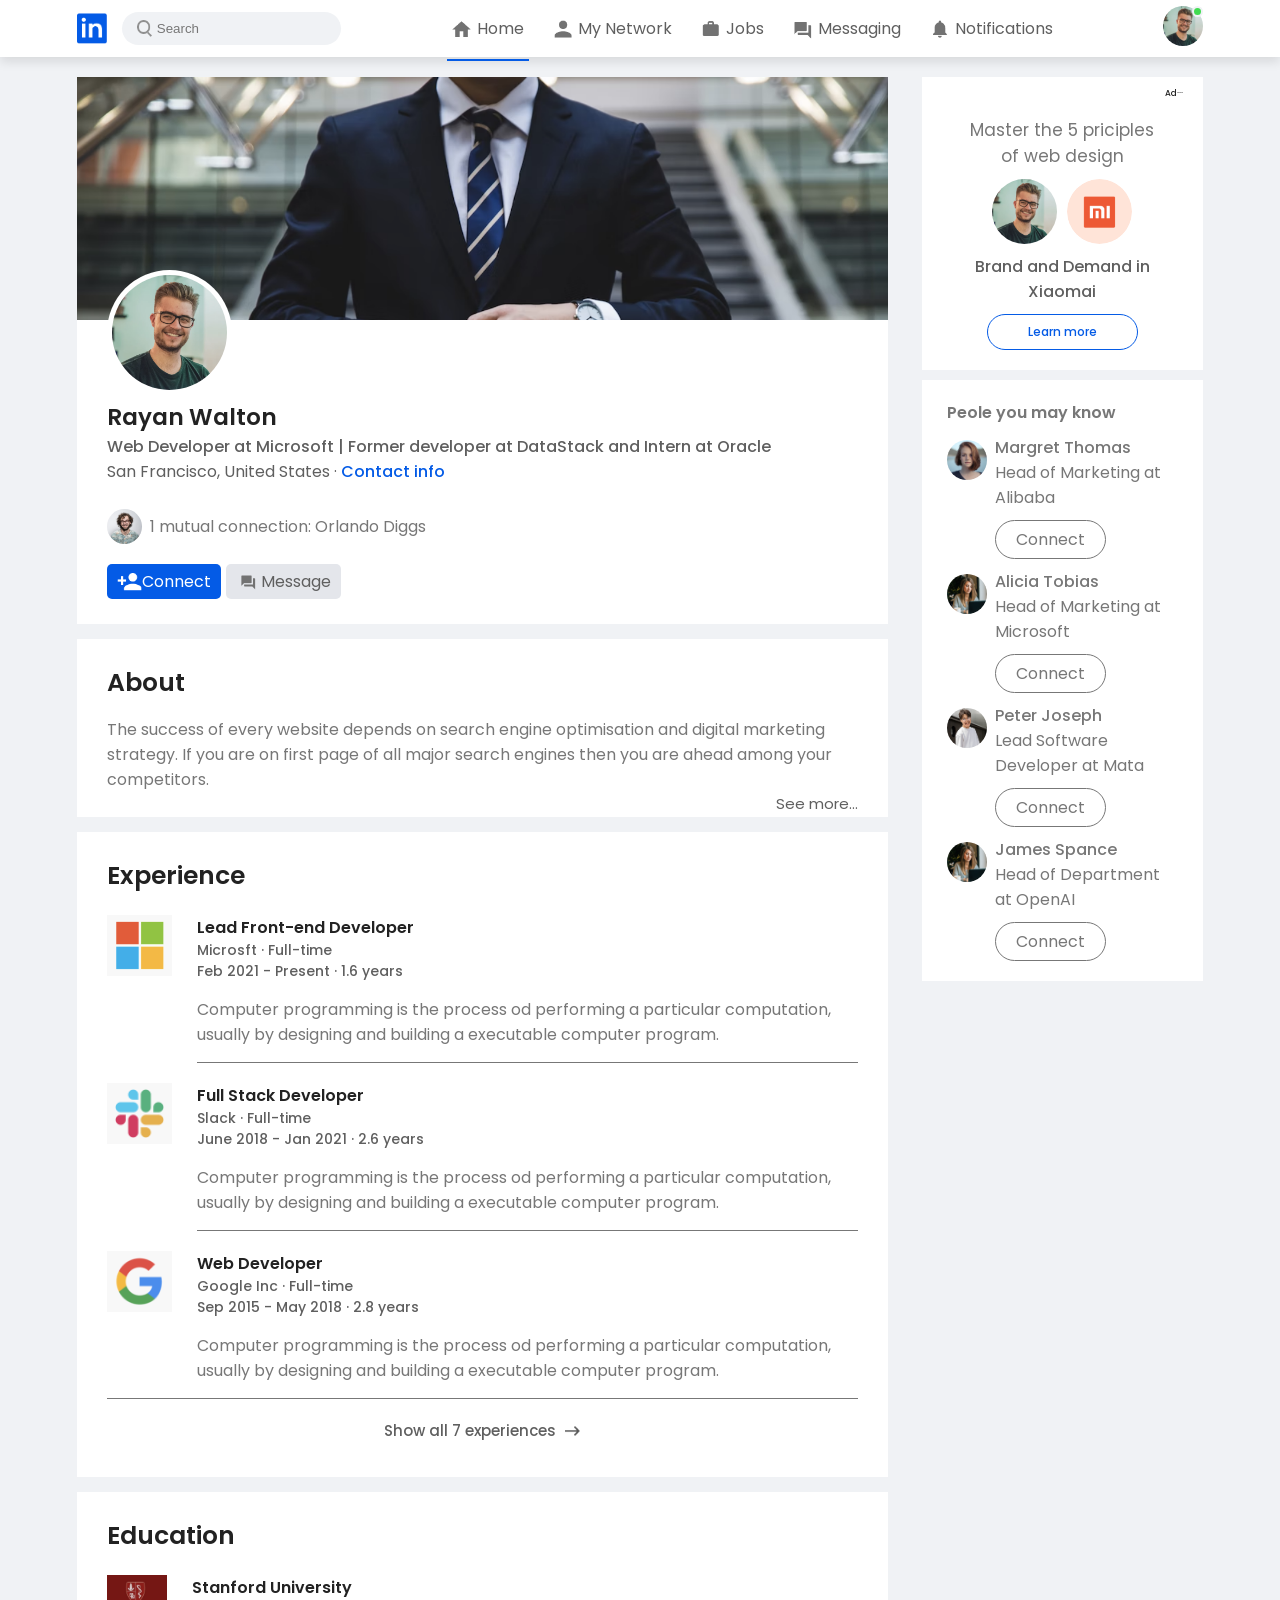
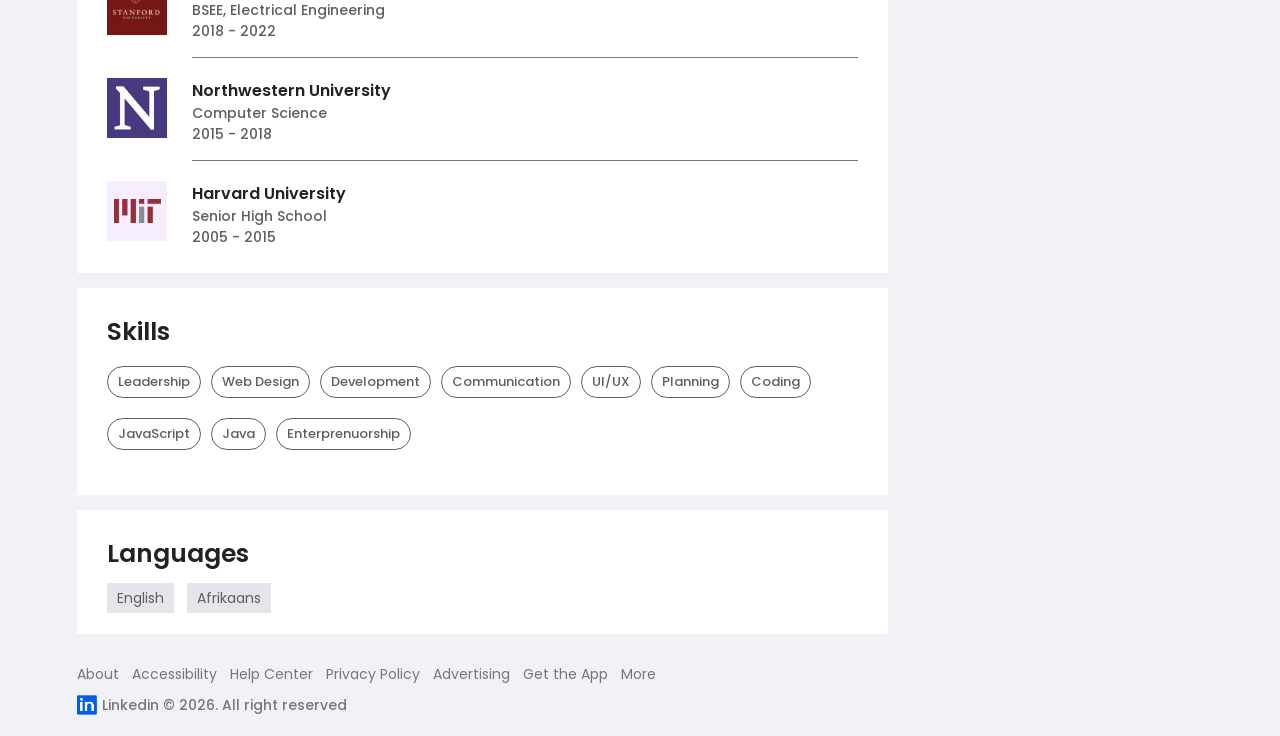
==== commit 2b1829dc: "fear(ui): Add left sidebar of profile page fix(links): Fix links to see profile page" ====
--- a/profile.html
+++ b/profile.html
@@ -50,7 +50,7 @@
                             <img src="images/user-1.png" alt="user png">
                             <div class="profile-details">
                                 <h3>Rayan Walton</h3>
-                                <a href="#">See your profile</a>
+                                <a href="profile.html">See your profile</a>
                             </div>
                         </div>
                         <hr>
@@ -237,7 +237,63 @@
 
             </div>
             <!-- ------------------------ right sidebar ------------------ -->
-            <div class="right-side-bar"></div>
+            <div class="right-side-bar">
+                <div class="sidebar-ads">
+                    
+                    <small>Ad&middot;&middot;&middot;</small>
+                    <p>
+                        Master the 5 priciples of web design
+                    </p>
+                    <div class="images">
+                        <img src="images/user-1.png" alt="user one png">
+                        <img src="images/mi-logo.png" alt="mi logo">
+                    </div>
+
+                    <h3>Brand and Demand in Xiaomai</h3>
+
+                    <a href="#" class="learn-more-btn">Learn more</a>
+                    
+                </div>
+
+                <div class="connections">
+                    <h4>Peole you may know</h4>
+                    <div class="people-you-know">
+                        <img src="images/user-3.png" alt="user png">
+                        <div>
+                            <span>Margret Thomas</span>
+                            <p>Head of Marketing at Alibaba</p>
+                            <a href="#" class="btn">Connect</a>
+                        </div>
+                    </div>
+
+                    <div class="people-you-know">
+                        <img src="images/user-4.png" alt="user png">
+                        <div>
+                            <span>Alicia Tobias</span>
+                            <p>Head of Marketing at Microsoft</p>
+                            <a href="#" class="btn">Connect</a>
+                        </div>
+                    </div>
+                    
+                    <div class="people-you-know">
+                        <img src="images/user-5.png" alt="user png">
+                        <div>
+                            <span>Peter Joseph</span>
+                            <p>Lead Software Developer at Mata</p>
+                            <a href="#" class="btn">Connect</a>
+                        </div>
+                    </div>
+                    
+                    <div class="people-you-know">
+                        <img src="images/user-4.png" alt="user png">
+                        <div>
+                            <span>James Spance</span>
+                            <p>Head of Department at OpenAI</p>
+                            <a href="#" class="btn">Connect</a>
+                        </div>
+                    </div>
+                </div>
+            </div>
         </main>
     </div>
 </body>
--- a/style.css
+++ b/style.css
@@ -789,4 +789,57 @@
     font-size: 1.4rem;
     color: var(--secondary-base);
     font-weight: 500;
+}
+
+.right-side-bar {
+    flex-basis: 25%;
+    align-self: flex-start;
+    position: sticky;
+    top: 73px;
+}
+.right-side-bar .sidebar-ads {
+    margin-top: 0;
+}
+
+.right-side-bar .connections {
+    background: var(--card-background);
+    margin-top: 10px;
+    padding: 20px 25px;
+}
+.right-side-bar .connections h4 {
+    font-size: 1.6rem;
+    font-weight: 600;
+    color: var(--secondary-base);
+    margin-bottom: 10px;
+}
+.right-side-bar .connections .people-you-know {
+    display: flex;
+    align-items: flex-start;
+    margin-top: 10px;
+}
+
+.right-side-bar .connections .people-you-know img {
+    width: 40px;
+    border-radius: 50%;
+    margin-right: 8px;
+    margin-top: 5px;
+}
+.right-side-bar .connections .people-you-know div span,
+.right-side-bar .connections .people-you-know div p  {
+    font-size: 1.6rem;
+    color: var(--secondary-base);
+    
+}
+.right-side-bar .connections .people-you-know div span {
+    font-weight: 500;
+}
+
+.right-side-bar .connections .people-you-know div .btn {
+    margin-top: 10px;
+    display: inline-block;
+    font-size: 1.6rem;
+    color: var(--secondary-base);
+    padding: 6px 20px;
+    border: 1px solid var(--secondary-base);
+    border-radius: 20px;
 }
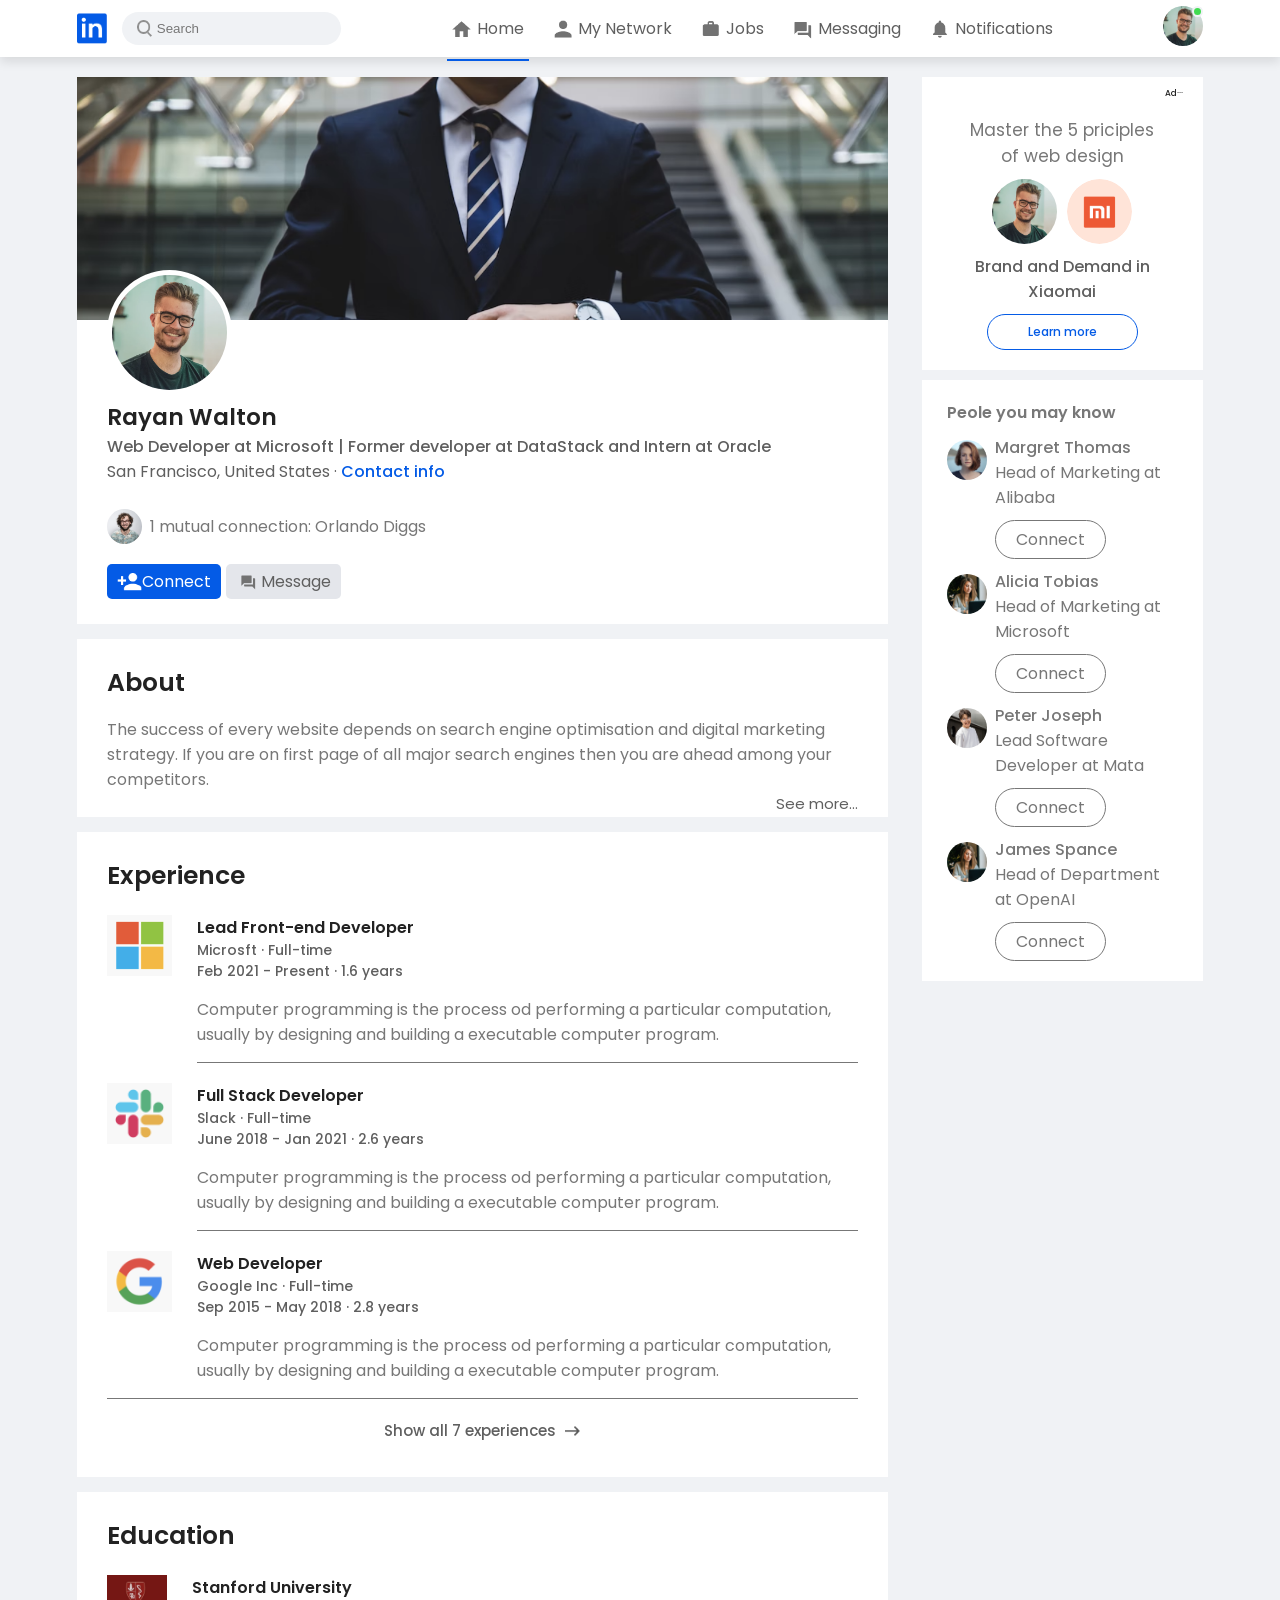
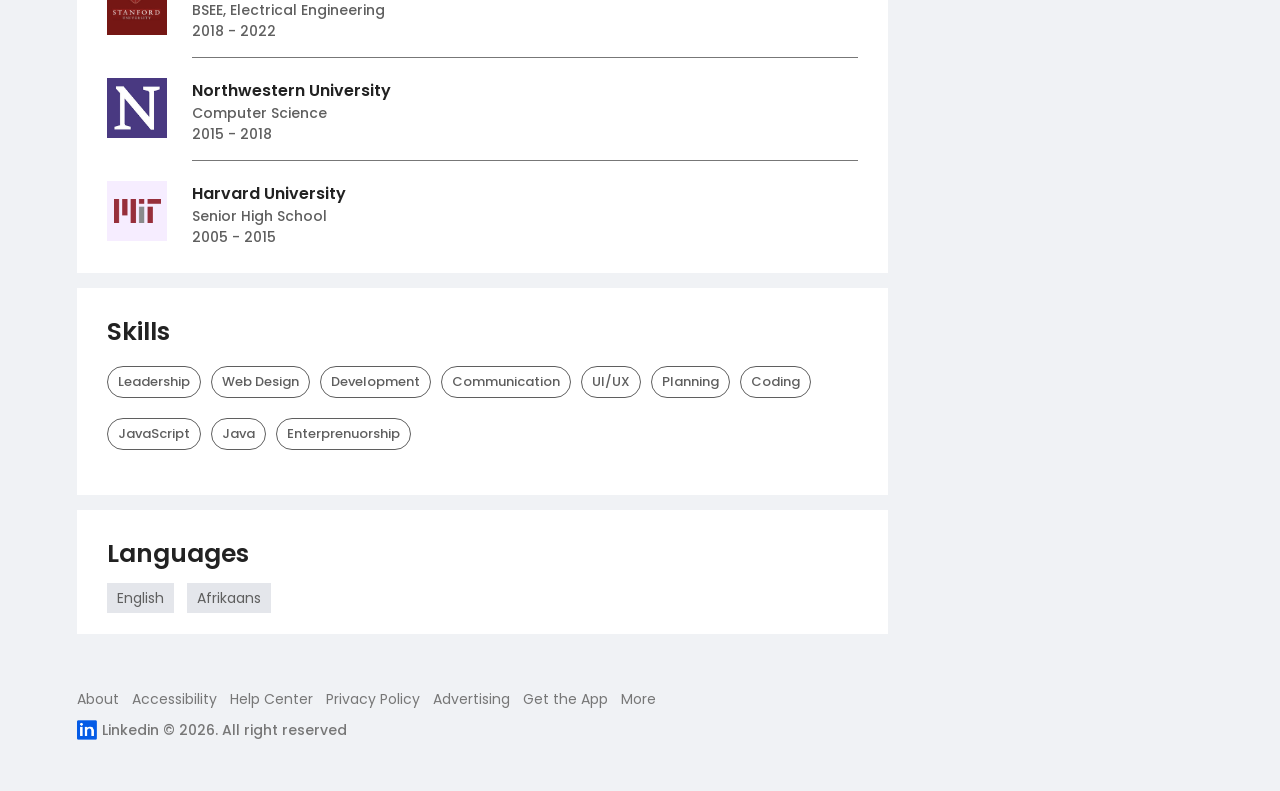
==== commit ba95e16c: "fear(ui): Add responsive design on profile page." ====
--- a/profile.html
+++ b/profile.html
@@ -14,6 +14,7 @@
 
     <!-- ======== OTHER LINKS ======== -->
     <link rel="stylesheet" href="style.css">
+    <link rel="stylesheet" href="queries.css">
     <script src="script.js" defer></script>
 </head>
 <body>
@@ -219,20 +220,7 @@
                     <a href="#" class="btn">Afrikaans</a>
                 </div>
 
-                <div class="side-bar-links">
-                    <a href="#">About</a>
-                    <a href="#">Accessibility</a>
-                    <a href="#">Help Center</a>
-                    <a href="#">Privacy Policy</a>
-                    <a href="#">Advertising</a>
-                    <a href="#">Get the App</a>
-                    <a href="#">More</a>
-
-                    <div class="copy-right-reserved">
-                        <img src="images/logo.png" alt="logo png">
-                        <p>Linkedin © 2026. All right reserved</p>
-                    </div>
-                </div>
+                
 
 
             </div>
@@ -295,6 +283,20 @@
                 </div>
             </div>
         </main>
+        <div class="side-bar-links">
+            <a href="#">About</a>
+            <a href="#">Accessibility</a>
+            <a href="#">Help Center</a>
+            <a href="#">Privacy Policy</a>
+            <a href="#">Advertising</a>
+            <a href="#">Get the App</a>
+            <a href="#">More</a>
+
+            <div class="copy-right-reserved">
+                <img src="images/logo.png" alt="logo png">
+                <p>Linkedin © 2026. All right reserved</p>
+            </div>
+        </div>
     </div>
 </body>
 </html>
--- a/style.css
+++ b/style.css
@@ -23,9 +23,11 @@
     background: var(--background-color);
     font-family: 'Poppins', arial, sans-serif;
 }
+
 a {
     text-decoration: none;
 }
+
 header {
     position: sticky;
     top: 0;
@@ -37,29 +39,34 @@
     justify-content: space-between;
     align-items: center;
     background: var(--card-background);
-    padding: 6px 6%;
+    padding: 0.6rem 6%;
     box-shadow: 0 5px 10px rgba(0, 0, 0, 0.1);
 }
+
 .logo img {
     width: 30px;
-    margin-right: 15px;
+    margin-right: 1.5rem;
     display: block;
 }
+
 .navbar-center ul li {
     display: inline-block;
     list-style: none;
 }
+
 .navbar-center ul li a {
     display: flex;
     align-items: center;
     font-size: 1.4rem;
-    margin: 5px 8px;
-    padding-right: 5px;
+    margin: 0.5rem 0.8rem;
+    padding-right: 0.5rem;
     position: relative;
 }
+
 .navbar-center ul li a img {
     width: 30px;
 }
+
 .navbar-center ul li a::after {
     content: '';
     height: 2px;
@@ -68,50 +75,60 @@
     position: absolute;
     bottom: -17px;
     transition: width 0.5s;
-
-}
+}
+
 .navbar-center ul li a:hover::after {
     width: 100%;
 }
+
 .navbar-center ul li a.active-link::after {
     width: 100%;
 }
+
 .nav-profile-img {
     width: 40px;
     border-radius: 50%;
 }
+
 .navbar-left {
     display: flex;
     align-items: center;
 }
+
 .search-box {
     display: flex;
     align-items: center;
-    padding: 8px 15px;
+    padding: 0.8rem 1.5rem;
     background: var(--background-color);
     border-radius: 20px;
 }
+
 .search-box img {
     width: 15px;
 }
+
 .search-box input {
     background: transparent;
     outline: none;
     border: 0;
-    margin-left: 5px;
+    margin-left: 0.5rem;
     color: var(--secondary-tints);
     width: 100%;
 }
+
 ::placeholder {
     color: var(--secondary-base);
 }
+
 .navbar-center ul li a span {
     font-size: 1.6rem;
     color: var(--secondary-tints);
 }
+
 .navbar-right .online {
     position: relative;
 }
+
 .online::after {
     background: var(--tertiary-base);
     height: 7px;
@@ -130,7 +147,7 @@
     display: flex;
     flex-wrap: wrap;
     justify-content: space-between;
-    padding: 20px 6%;
+    padding: 2rem 6%;
 }
 
 /* ================ LEFT SIDEBAR =============== */
@@ -140,89 +157,112 @@
     position: sticky;
     top: 73px;
 }
+
 .profile-info {
     background: var(--card-background);
 }
+
 .profile-info img {
     width: 100%;
 }
+
 .sidebar-profile-info {
-    padding: 0 25px;
-}
+    padding: 0 2.5rem;
+}
+
 .sidebar-profile-info img {
     width: 90px;
-    margin-top: -45px;
-    border-radius: 50%;
-    padding: 4px;
-    background: var(--card-background);
-}
+    margin-top: -4.5rem;
+    border-radius: 50%;
+    padding: 0.4rem;
+    background: var(--card-background);
+}
+
 .sidebar-profile-info h3 {
     font-size: 1.8rem;
     font-weight: 600;
 }
+
 .sidebar-profile-info small {
     font-size: 1.3rem;
     color: var(--secondary-base);
     font-weight: 500;
-    margin-top: 10px;
-}
+    margin-top: 1rem;
+}
+
 .sidebar-profile-info ul {
     list-style: none;
-    margin-top: 15px;
+    margin-top: 1.5rem;
 }
 
 .sidebar-profile-info ul li {
     font-size: 1.3rem;
     color: var(--secondary-base);
-    margin-top: 8px;
-}
+    margin-top: 0.8rem;
+}
+
 .sidebar-profile-info ul li span {
     float: right;
     color: var(--primary-base);
     font-size: 1.4rem;
     font-weight: 500;
 }
+
+/* ----- SEE MORE TAGE -------- */
+#show-more-link {
+    display: none;
+}
+
 .features-list {
     display: flex;
     align-items: center;
     justify-content: space-around;
     border-top: 1px solid var(--secondary-base);
-    margin-top: 25px;
-}
+    margin-top: 2.5rem;
+}
+
 .features-list .feature-dt {
     display: flex;
     align-items: center;
     justify-content: center;
-    gap: 10px;
-    padding: 10px 10px;
-}
+    gap: 1rem;
+    padding: 1rem 1rem;
+}
+
 .features-list .feature-dt.special-one {
     border-left: 1px solid var(--secondary-base);
 }
+
 .features-list .feature-dt.special-one img {
     margin-left: 15px;
 }
+
 .features-list .feature-dt img {
     width: 20px;
-    margin-right: 5px;
-}
+    margin-right: 0.5rem;
+}
+
 .features-list .feature-dt span {
     font-size: 1.3rem;
     color: var(--secondary-base);
 }
+
 .user-info {
     background: var(--card-background);
-    margin-top: 10px;
-}
+    margin-top: 1rem;
+}
+
 .user-web-info  {
-    padding: 0 25px;
-}
+    padding: 0 2.5rem;
+}
+
 .user-web-info span {
     font-size: 1.6rem;
     color: var(--secondary-base);
-    padding: 25px 0 20px;
+    padding: 2.5rem 0 2rem;
     display: block;
 }
+
 .user-web-info .details a {
     display: flex;
     align-items: center;
@@ -230,7 +270,7 @@
 
 .user-web-info .details img {
     width: 23px;
-    margin-right: 10px;
+    margin-right: 1rem;
 }
 
 .user-web-info .details b {
@@ -238,6 +278,7 @@
     color: var(--secondary-base);
     font-weight: 500;
 }
+
 .user-info .discover-tag {
     font-size: 1.3rem;
     color: var(--primary-base);
@@ -245,7 +286,7 @@
     display: block;
     margin-top: 20px;
     border-top: 1px solid var(--secondary-base);
-    padding: 15px 0 15px ;
+    padding: 1.5rem 0 1.5rem ;
     font-weight: 500;
 }
 
@@ -261,10 +302,10 @@
 
 .detials-card {
     background: var(--card-background);
-    padding: 5px 20px;
+    padding: 0.5rem 2rem;
 }
 .detials-card .trendings-details {
-    margin: 20px 0;
+    margin: 2rem 0;
     font-size: 1.7rem;
     color: var(--secondary-shade);
     font-weight: 600;
@@ -280,89 +321,100 @@
     font-size: 1.3rem;
     color: var(--secondary-tints);
     font-weight: 600;
-    margin-bottom: 3px;
-}
+    margin-bottom: 0.3rem;
+}
+
 .detials-card span {
     display: block;
     font-size: 1.2rem;
     color: var(--secondary-base);
-    margin-bottom: 8px;
-}
+    margin-bottom: 0.8rem;
+}
+
 .detials-card .read-more {
-    padding: 10px 0;
+    padding: 1rem 0;
     color: var(--primary-base);
-    font-weight: 500ss;
+    font-weight: 500;
 }
 
 .sidebar-ads {
     background: var(--card-background);
-    padding: 10px 20px;
-    margin-top: 10px;
-}
+    padding: 1rem 2rem;
+    margin-top: 1rem;
+}
+
 .sidebar-ads small {
     float: right;
     font-weight: 500;
     color: var(--secondary-shade);
 }
+
 .sidebar-ads p {
     margin-top: 15px;
     font-size: 1.7rem;
     padding: 10px 20px;
     text-align: center;
-    margin-top: 20px;
-    color: var(--secondary-base);
-}
+    margin-top: 2rem;
+    color: var(--secondary-base);
+}
+
 .sidebar-ads .images {
     display: flex;
     justify-content: center;
     align-items: center;
-    gap: 10px;
-    margin-bottom: 10px;
-}
+    gap: 1rem;
+    margin-bottom: 1rem;
+}
+
 .sidebar-ads .images img {
     width: 65px;
     border-radius: 50%;
 }
+
 .sidebar-ads h3 {
     text-align: center;
     font-size: 1.6rem;
     color: var(--secondary-tints);
     font-weight: 500;
 }
+
 .sidebar-ads .learn-more-btn {
-    display: block;
-    
+    display: block; 
     border: 1px solid var(--primary-base);
-    padding: 8px 2px;
+    padding: 0.8rem 0.2rem;
     border-radius: 20px;
     color: var(--primary-base);
     font-size: 1.2rem;
     font-weight: 500;
     text-align: center;
-    margin: 10px 45px 10px 45px;
+    margin: 1rem 4.5rem 1rem 4.5rem;
 }
 
 .footer {
-    margin-top: 20px;
-    padding: 10px 50px;
+    margin-top: 2rem;
+    padding: 1rem 5rem;
     font-size: 1.4rem;
     text-align: center;
 }
+
 .footer a {
     color: var(--secondary-base);
     font-weight: 600;
     display: inline-block;
 }
+
 .footer .copy-right {
-    margin-top: 20px;
+    margin-top: 2rem;
     display: flex;
     justify-content: space-between;
     align-items: center;
 }
+
 .footer .copy-right img {
     width: 30px;
     height: 30px;
 }
+
 .footer .copy-right p {
     color: var(--secondary-base);
     font-size: 1.4rem;
@@ -373,18 +425,22 @@
 .main-content {
     flex-basis: 47%;
 }
+
 .post-card {
     background: var(--card-background);
 }
+
 .post-card .post-card-text {
     display: flex;
-    padding: 15px 20px;
-}
+    padding: 1.5rem 2rem;
+}
+
 .post-card .post-card-text img {
     width: 35px;
     border-radius: 50%;
-    margin-right: 10px;
-}
+    margin-right: 1rem;
+}
+
 .post-card .post-card-text textarea {
     width: 100%;
     outline: none;
@@ -392,127 +448,151 @@
     border: none;
     resize: none;
 }
+
 ::placeholder {
     color: var(--secondary-base);
 }
+
 .post-card .post-icons ul {
     list-style: none;
     display: flex;
     align-items: center;
     border-top: 1px solid var(--secondary-base);
 }
+
 .post-card .post-icons ul li {
     display: flex;
     align-items: center;
     justify-content: center;
-    padding: 10px 0;
+    padding: 1rem 0;
     color: var(--secondary-base);
     font-size: 1.3rem;
     border-right: 1px solid var(--secondary-base);
     flex-basis: 25%;
 }
+
 .post-card .post-icons ul li img {
     width: 15px;
-    margin-right: 5px;
-}
+    margin-right: 0.5rem;
+}
+
 .post-card .post-icons ul li.post-btn {
     border-right: 0;
     background: var(--primary-base);
     color: var(--background-color);
 }
+
 .sort-container {
     display: flex;
     align-items: center;
-    margin-top: 15px;
-}
+    margin-top: 1.5rem;
+}
+
 .sort-container hr {
-    border: 1px solid #5f5f5f;
+    border: 0;
+    border-bottom: 1px solid #5f5f5f;
     width: 85%;
 }
 
 .main-content p {
     font-size: 1.3rem;
-    margin-left: 5px;
+    margin-left: 0.5rem;
     color: #222;
-    margin-left: 5px;
+    margin-left: 0.5rem;
 } 
+
 .main-content p span {
     font-weight: 600;
 } 
+
 .main-content p span img {
     width: 10px;
 }
 
 .social-post-card {
     background: var(--card-background);
-    padding: 15px 25px 0;
-    margin-top: 15px;
-}
+    padding: 1.5rem 2.5rem 0;
+    margin-top: 1.5rem;
+}
+
 .social-post-card .user-social-prof {
     display: flex;
     align-items: start;
 }
+
 .social-post-card .user-social-prof img {
     width: 35px;
     border-radius: 50%;
-    margin-right: 10px;
-}
+    margin-right: 1rem;
+}
+
 .social-post-card .user-social-prof h3 {
     font-size: 1.6rem;
     font-weight: 700;
     color: var(--secondary-shade);
 }
+
 .social-post-card .user-social-prof p {
     color: var(--secondary-tints);
     font-size: 1.4rem;
     margin-left: 0;
 }
+
 .social-post-card .post-details {
-    margin-top: 15px;
+    margin-top: 1.5rem;
     color: var(--secondary-base);
     font-size: 1.4rem;
 }
+
 .social-post-card .post-image img {
-    margin-top: 8px;
+    margin-top: 0.8rem;
     width: 100%;
 }
+
 .comment-contianer {
     display: flex;
     align-items: center;
     justify-content: space-between;
 }
+
 .comment-contianer .left-comment {
     display: flex;
     align-items: center;
     justify-content: space-between;
-    gap: 5px;
-}
+    gap: 0.5rem;
+}
+
 .comment-contianer .left-comment .left-icons {
     display: flex;
     align-items: center;
 }
+
 .comment-contianer .left-comment .left-icons img {
     width: 15px;
     margin: 0;
-    margin-left: -5px;
-}
+    margin-left: -0.5rem;
+}
+
 .comment-contianer .left-comment div span {
     font-size: 1.6rem;
     color: var(--secondary-tints);
 }
+
 .comment-contianer .right-comment span {
     font-size: 1.6rem;
     color: var(--secondary-tints);
 }
+
 .post-image .comment-details ul {
     list-style: none;
     display: flex;
     align-items: center;
     justify-content: space-between;
-    padding: 15px 0 ;
+    padding: 1.5rem 0 ;
     border-top: 1px solid var(--secondary-base);
-    margin-top: 10px;
-}
+    margin-top: 1rem;
+}
+
 .post-image .comment-details ul li {
     display: flex;
     align-items: center;
@@ -520,15 +600,18 @@
     color: var(--secondary-base);
     font-weight: 500;
 }
+
 .post-image .comment-details ul li img {
     width: 20px;
     margin: 0;
-    margin-right: 5px;
-}
+    margin-right: 0.5rem;
+}
+
 .post-image .comment-details ul li .user-comment-pic {
     width: 30px;
     border-radius: 50%;
 }
+
 .post-image .comment-details ul li .down-arrow {
     width: 15px;
 }
@@ -543,156 +626,185 @@
     position: absolute;
     top: 62px;
     right: 88px;
-    padding: 18px 18px;
+    padding: 1.8rem 1.8rem;
     cursor: pointer;
     display: none;
 }
+
 .profile-settings .user-profile {
     display: flex;
     align-items: center;
-    gap: 15px;
+    gap: 1.5rem;
     background: var(--secondary-shade);
 }
+
 .profile-settings .user-profile img {
     width: 55px;
     border-radius: 50%;
 }
+
 .profile-settings .user-profile .profile-details h3 {
     font-size: 1.9rem;
     color: var(--card-background);
     font-weight: 500;
 }
+
 .profile-settings .user-profile .profile-details a {
     color: #839fcd;
     font-size: 1.3rem;
 }
+
 .profile-settings hr {
     width: 100%;
-    margin-top: 15px;
+    margin-top: 1.5rem;
     border: 1px solid var(--card-background);
     padding: 0;
 }
+
 .profile-settings .profile-menu-dropdwon {
     display: flex;
     align-items: center;
     font-size: 1.6rem;
     color: var(--card-background);
-    margin: 10px 0;
-}
+    margin: 1rem 0;
+}
+
 .profile-settings .profile-menu-dropdwon img {
     width: 35px;
-    margin-right: 15px;
-}
+    margin-right: 1.5rem;
+}
+
 .profile-settings .profile-menu-dropdwon span {
     margin-left: auto;
 }
+
 .profile-settings.open-menu {
     display: block;
 }
 
 
 /* -------------- profile page ------------- */
+
 .main-content-container {
     flex-basis: 72%;
     flex-wrap: wrap;
 }
+
 .profile-dls {
     background: var(--card-background);
 }
+
 .profile-dls img {
     width: 100%;
 }
+
 .profile-dls .profile-top {
-    padding: 10px 30px;
-}
+    padding: 1rem 3rem;
+}
+
 .profile-dls .profile-top img {
     width: 125px;
     border-radius: 50%;
-    margin-top: -65px;
-    padding: 5px;
-    background: var(--card-background);
-}
+    margin-top: -6.5rem;
+    padding: 0.5rem;
+    background: var(--card-background);
+}
+
 .profile-dls .profile-top h2 {
     font-size: 2.3rem;
     color: var(--secondary-shade);
     font-weight: 600;
 }
+
 .profile-dls .profile-top b {
     font-size: 1.6rem;
     color: var(--secondary-tints);
     font-weight: 500;
 }
+
 .profile-dls .profile-top p {
     font-size: 1.6rem;
     color: var(--secondary-tints);
     margin: 0;
 }
+
 .profile-dls .profile-top p a {
     font-size: 1.6rem;
     color: var(--primary-base);
     font-weight: 500;
 }
+
 .profile-dls .mutual-detials {
     display: flex;
     align-items: center;
     margin-top: 5px;
-    padding: 10px 30px;
-}
+    padding: 1rem 3rem;
+}
+
 .profile-dls .mutual-detials img {
     width: 35px;
     border-radius: 50%;
-    margin-right: 8px;
-}
+    margin-right: 0.8rem;
+}
+
 .profile-dls .mutual-detials span {
     font-size: 1.6rem;
     color: var(--secondary-base);
 }
+
 .profile-dls .bottom-btns {
     display: flex;
     align-items: center;
-    padding: 10px 30px;
-}
+    padding: 1rem 3rem;
+}
+
 .profile-dls .bottom-btns a img {
     width: 25px;
 }
+
 .profile-dls .bottom-btns .btn {
     font-size: 1.6rem;
-    padding: 5px 10px;
+    padding: 0.5rem 1rem;
     display: flex;
     align-items: center;
     color: #5f5f5f;
     border-radius: 5px;
     border: 0;
 }
+
 .profile-dls .bottom-btns .btn.primary-btn {
     color: var(--card-background);
     background: var(--primary-base);
-    margin-right: 5px;
-}
+    margin-right: 0.5rem;
+}
+
 .profile-dls .bottom-btns .btn.secondary-btn {
     background: #e4e6eb;
 }
+
 .profile-dls {
-    padding-bottom: 15px;
-    
+    padding-bottom: 1.5rem;
 }
 
 .main-content-container .card-container {
     background: var(--card-background);
-    padding: 25px 30px;
-    margin: 15px 0;
-}
+    padding: 2.5rem 3rem;
+    margin: 1.5rem 0;
+}
+
 .main-content-container .card-container h3 {
     font-size: 2.5rem;
     color: var(--secondary-shade);
     font-weight: 600;
-    margin-bottom: 15px;
-}
+    margin-bottom: 1.5rem;
+}
+
 .main-content-container .card-container p {
     margin: 0;
     font-size: 1.6rem;
     color: var(--secondary-base);
 }
+
 .main-content-container .card-container span {
     font-size: 1.5rem;
     color: var(--secondary-tints);
@@ -702,44 +814,50 @@
 .card-container .details {
     display: flex;
     align-items: flex-start;
-    gap: 25px;
-    margin-top: 20px;
-}
+    gap: 2.5rem;
+    margin-top: 2rem;
+}
+
 .card-container .details div {
     flex-basis: 100%;
 }
+
 .card-container .details b {
     font-size: 1.6rem;
     font-weight: 600;
     color: var(--secondary-shade);
 }
+
 .card-container .details small {
     font-size: 1.4rem;
     color: var(--secondary-tints);
     display: block;
     font-weight: 500;
 }
+
 .card-container .details p {
-    margin-top: 15px;
-    color: var(--secondary-base);
-    font-size: 1.6rem;
-}
+    margin-top: 1.5rem;
+    color: var(--secondary-base);
+    font-size: 1.6rem;
+}
+
 .card-container .details hr, .card-container hr {
     border: 0;
     border-bottom: 1px solid var(--secondary-base);
-    margin-top: 15px;
+    margin-top: 1.5rem;
 }
 .card-container .experience-link img {
     width: 15px;
-    margin-left: 5px;
-}
+    margin-left: 0.5rem;
+}
+
 .card-container .experience-link {
     color: var(--secondary-tints);
     font-size: 1.5rem;
     text-align: center;
     display: block;
     font-weight: 500;
-    padding: 20px 0 10px;
+    padding: 2rem 0 1rem;
 }
 
 .card-container ul {
@@ -748,13 +866,15 @@
     align-items: flex-start;
     flex-wrap: wrap;
 }
+
 .card-container ul li {
     padding: 5px 10px;
     border: 1px solid var(--secondary-tints);
     border-radius: 20px;
-    margin-right: 10px;
-    margin-bottom: 20px;
-}
+    margin-right: 1rem;
+    margin-bottom: 2rem;
+}
+
 .card-container ul li a {
     color: var(--secondary-tints);
     font-size: 1.3rem;
@@ -764,27 +884,34 @@
 .card-container a.btn {
     background: #e4e6eb;
     color: var(--secondary-tints);
-    padding: 5px 10px;
-    margin-right: 10px;
+    padding: 0.5rem 1rem;
+    margin-right: 1rem;
     font-size: 1.4rem;
 }
+
 .side-bar-links {
-    margin-top: 30px;
-}
+    /* margin-top: 3rem; */
+    margin-bottom: 3rem;
+    padding: 2rem 6%;
+}
+
 .side-bar-links a {
     font-size: 1.4rem;
     color: var(--secondary-base);
-    margin-right: 10px;
-}
+    margin-right: 1rem;
+}
+
 .side-bar-links .copy-right-reserved img {
     width: 20px;
-    margin-right: 5px;
-}
+    margin-right: 0.5rem;
+}
+
 .side-bar-links .copy-right-reserved {
     display: flex;
     align-items: center;
-    margin-top: 10px;
-}
+    margin-top: 1rem;
+}
+
 .side-bar-links .copy-right-reserved p {
     font-size: 1.4rem;
     color: var(--secondary-base);
@@ -797,6 +924,7 @@
     position: sticky;
     top: 73px;
 }
+
 .right-side-bar .sidebar-ads {
     margin-top: 0;
 }
@@ -806,40 +934,43 @@
     margin-top: 10px;
     padding: 20px 25px;
 }
+
 .right-side-bar .connections h4 {
     font-size: 1.6rem;
     font-weight: 600;
     color: var(--secondary-base);
-    margin-bottom: 10px;
-}
+    margin-bottom: 1rem;
+}
+
 .right-side-bar .connections .people-you-know {
     display: flex;
     align-items: flex-start;
-    margin-top: 10px;
+    margin-top: 1rem;
 }
 
 .right-side-bar .connections .people-you-know img {
     width: 40px;
     border-radius: 50%;
-    margin-right: 8px;
-    margin-top: 5px;
-}
+    margin-right: 0.8rem;
+    margin-top: 0.5rem;
+}
+
 .right-side-bar .connections .people-you-know div span,
 .right-side-bar .connections .people-you-know div p  {
     font-size: 1.6rem;
     color: var(--secondary-base);
-    
-}
+}
+
 .right-side-bar .connections .people-you-know div span {
     font-weight: 500;
 }
 
 .right-side-bar .connections .people-you-know div .btn {
-    margin-top: 10px;
+    margin-top: 1rem;
     display: inline-block;
     font-size: 1.6rem;
     color: var(--secondary-base);
-    padding: 6px 20px;
+    padding: 0.6rem 2rem;
     border: 1px solid var(--secondary-base);
     border-radius: 20px;
 }
--- a/queries.css
+++ b/queries.css
@@ -0,0 +1,199 @@
+/* SMALLER LAPTOPS: 1024px - 1280px */
+
+@media (max-width: 66rem) {
+    /* 1058px / 16px = 66rem */
+    /* 66rem x 16px = 1056px */
+
+    html {
+        font-size: 56.25%;
+    }
+
+    .search-box {
+        padding: 0.6rem 1.3rem;
+    }
+
+    .search-box img {
+        width: 13px;
+    }
+
+    .sort-container hr {
+        border: 0;
+        border-bottom: 1px solid #5f5f5f;
+        width: 75%;
+    }
+
+    .container {
+        padding: 1.4rem 3%;
+    }
+
+    .left-sidebar, .right-sidebar {
+        top: 43px;
+    }
+
+    /* -------- profile page -------- */
+
+    .right-side-bar {
+        top: 63px;
+    }
+}
+
+/* TABLES : 768px - 1024px */
+
+@media (max-width: 62rem) {
+    /* 830px / 16px =  62rem*/
+    /* 62rem x 16px =  992px*/
+
+    html {
+        font-size: 56.25%;
+    }
+
+    .navbar {
+        padding: 0.3rem 6%;
+    }
+
+    .logo img {
+        width: 15px;
+    }
+
+    .navbar-center ul li a span {
+        display: none;
+    }
+
+    .nav-profile-img  {
+        width: 25px;
+    }
+
+    .online::after {
+        left: 18px;
+        width: 5px;
+        height: 5px;
+    }
+
+    .profile-settings {
+        top: 52px;
+        right: 58px;
+    }
+
+    .container  {
+        padding: 1.4rem 1%;
+    }
+
+    .left-sidebar, .right-sidebar {
+        top: 53px;
+    }
+
+    .sidebar-profile-info img {
+        width: 75px;
+    }
+
+    .social-post-card .user-social-prof img {
+        width: 30px;
+    }
+
+    .comment-contianer .left-comment .left-icons img {
+        width: 10px;
+    }
+
+    .comment-contianer .left-comment div span, .comment-contianer .right-comment span {
+        font-size: 1.3rem;
+    }
+
+    .post-image .comment-details ul li img {
+        width: 15px;
+    }
+
+    .features-list .feature-dt img {
+        width: 15px;
+    }
+
+    .social-post-card {
+        padding: 1.5rem 1.2rem;
+    }
+
+    /* -------- profile page -------- */
+
+    .right-side-bar {
+        flex-basis: 26%;
+        top: 43px;
+    }
+}
+
+/* PHONE LANDSCAPE AND PHONE PORTRAINT: < 768px */
+
+@media (max-width: 45rem) {
+    /* 733px / 16px = 45rem */
+    /* 45rem x 16px =  720px*/
+
+
+    .profile-settings {
+        top: 52px;
+        right: 38px;
+    }
+
+    .container {
+        flex-direction: column;
+        padding: 2rem 3%;
+    }
+
+    .left-sidebar {
+        position: static;
+    }
+
+    #show-more-link {
+        display: block;
+        width: fit-content;
+        margin: 10px auto;
+        font-size: 1.4rem;
+        cursor: pointer;
+    }
+
+    .user-web-info {
+        display: none;
+    }
+    .user-web-info.open-activity {
+        display: block;
+    }
+    .sort-container hr {
+        width: 80%;
+    }
+
+    .right-sidebar {
+        position: static;
+        margin-top: 1rem;
+        flex-basis: 100%;
+        align-self: auto;
+    }
+
+    .footer .copy-right {
+        justify-content: center;
+        gap: 1.3rem;
+    }
+
+    @media (max-width: 36rem) {
+        /* 582px / 16px = 36rem */ 
+
+        .search-box input {
+            display: none;
+        }
+
+        .search-box {
+            background-color: transparent;
+        }
+
+        @media (max-width: 376px) {
+
+            .navbar-center ul li a {
+                margin: 0;
+                justify-content: space-around;
+            }
+        }
+
+    }
+
+
+    /* -------- profile page ------- */
+
+    .right-side-bar {
+        width: 100%;
+    }
+}
